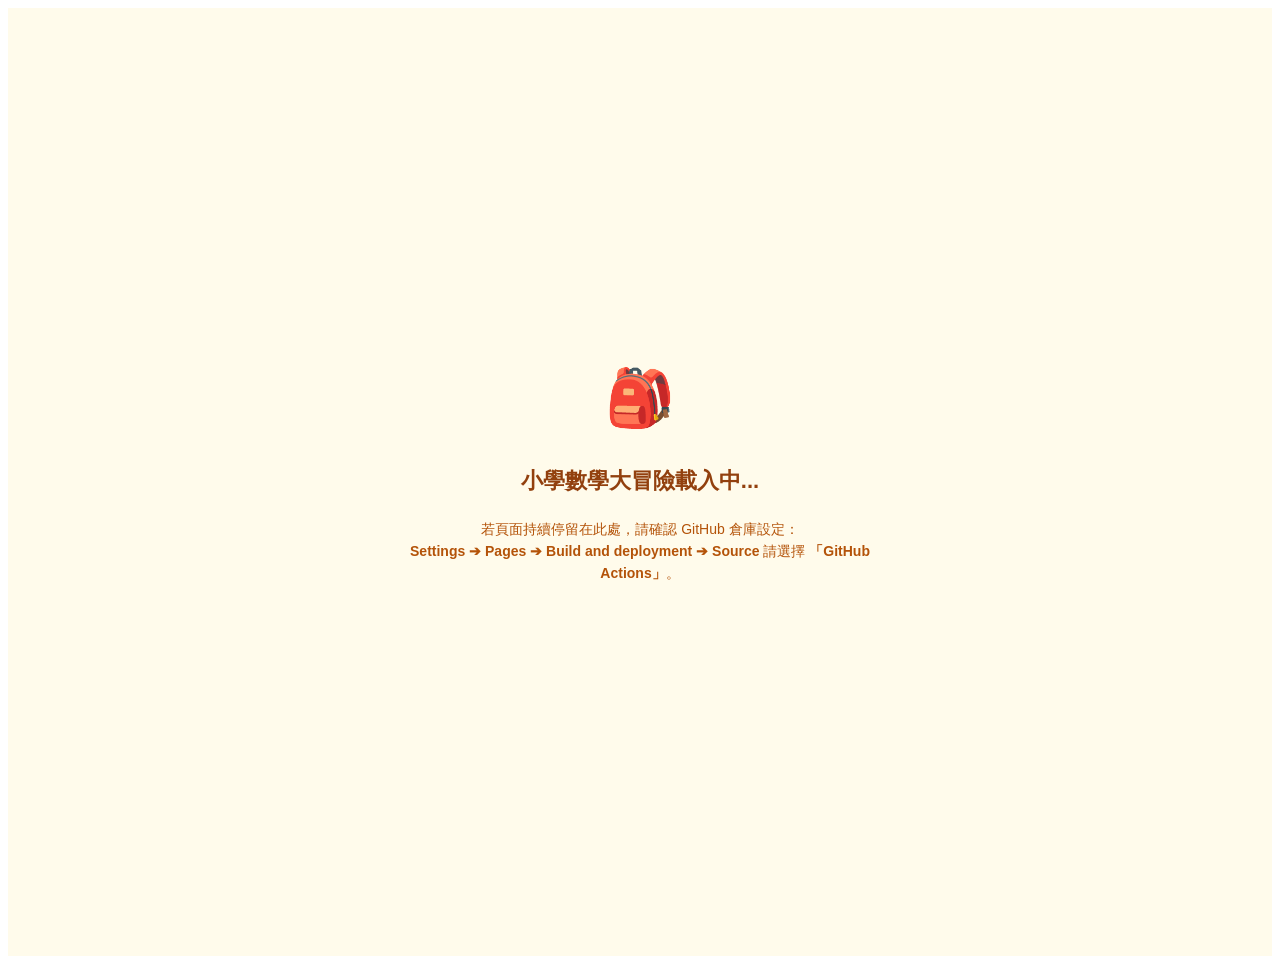
==== index.html @ 1937377c "feat: initialize project structure and setup CI/CD - Set up GitHub Pages deployment via GitHub Actio" ====
<!doctype html>
<html lang="zh-Hant">
  <head>
    <meta charset="UTF-8" />
    <meta name="viewport" content="width=device-width, initial-scale=1.0" />
    <title>小學數學大冒險 - Google Sheet 連動練習軟體</title>
    <meta name="description" content="專為國小學童設計的趣味數學練習軟體，具備自動出題、即時回饋、成績結算與 Google Sheets (GAS) 雲端紀錄自動串接功能。" />
    <meta property="og:title" content="小學數學大冒險 - Google Sheet 連動練習軟體" />
    <meta property="og:description" content="專為國小學童設計的趣味數學練習軟體，具備自動出題、即時回饋、成績結算與 Google Sheets (GAS) 雲端紀錄自動串接功能。" />
    <meta property="og:type" content="website" />
    <meta name="twitter:card" content="summary_large_image" />
    <link rel="preconnect" href="https://fonts.googleapis.com">
    <link rel="preconnect" href="https://fonts.gstatic.com" crossorigin>
    <link href="https://fonts.googleapis.com/css2?family=Plus+Jakarta+Sans:wght@500;600;700;800&family=Zen+Maru+Gothic:wght@500;700;900&display=swap" rel="stylesheet">
  </head>
  <body class="bg-amber-50/40 text-slate-800 antialiased selection:bg-amber-200">
    <div id="root">
      <div style="min-height: 100vh; display: flex; flex-direction: column; align-items: center; justify-content: center; font-family: -apple-system, BlinkMacSystemFont, 'Segoe UI', Roboto, sans-serif; padding: 24px; text-align: center; background-color: #fffbeb; color: #78350f;">
        <div style="font-size: 56px; margin-bottom: 16px;">🎒</div>
        <h2 style="font-size: 22px; font-weight: 800; margin-bottom: 8px; color: #92400e;">小學數學大冒險載入中...</h2>
        <p style="font-size: 14px; color: #b45309; max-width: 460px; line-height: 1.6;">
          若頁面持續停留在此處，請確認 GitHub 倉庫設定：<br />
          <strong>Settings ➔ Pages ➔ Build and deployment ➔ Source</strong> 請選擇 <strong>「GitHub Actions」</strong>。
        </p>
      </div>
    </div>
    <script type="module" src="/src/main.tsx"></script>
  </body>
</html>
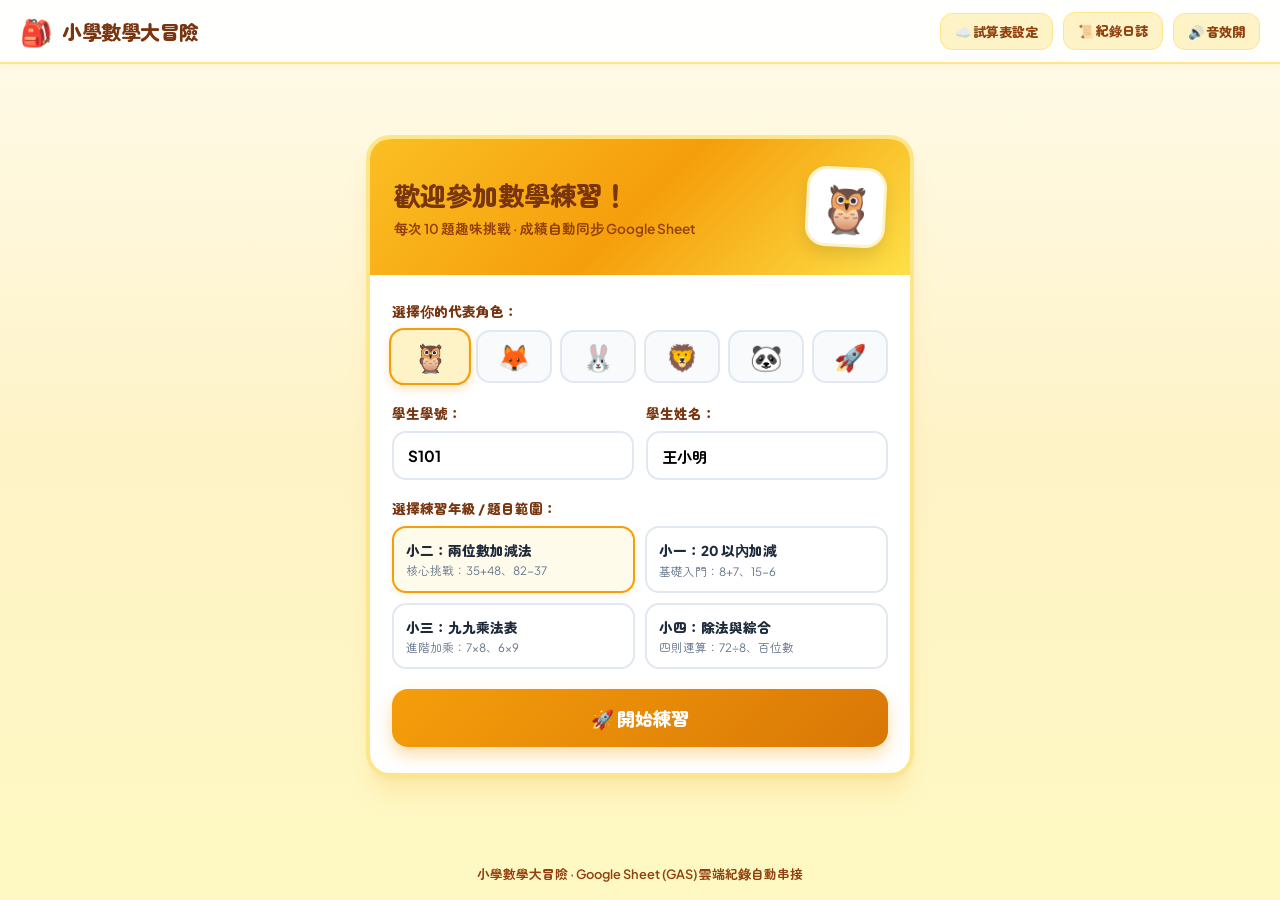
==== commit 77fcc604: "build: clean up project structure and build assets Remove legacy production build assets and reset i" ====
--- a/index.html
+++ b/index.html
@@ -1,30 +1,1430 @@
 <!doctype html>
 <html lang="zh-Hant">
-  <head>
-    <meta charset="UTF-8" />
-    <meta name="viewport" content="width=device-width, initial-scale=1.0" />
-    <title>小學數學大冒險 - Google Sheet 連動練習軟體</title>
-    <meta name="description" content="專為國小學童設計的趣味數學練習軟體，具備自動出題、即時回饋、成績結算與 Google Sheets (GAS) 雲端紀錄自動串接功能。" />
-    <meta property="og:title" content="小學數學大冒險 - Google Sheet 連動練習軟體" />
-    <meta property="og:description" content="專為國小學童設計的趣味數學練習軟體，具備自動出題、即時回饋、成績結算與 Google Sheets (GAS) 雲端紀錄自動串接功能。" />
-    <meta property="og:type" content="website" />
-    <meta name="twitter:card" content="summary_large_image" />
-    <link rel="preconnect" href="https://fonts.googleapis.com">
-    <link rel="preconnect" href="https://fonts.gstatic.com" crossorigin>
-    <link href="https://fonts.googleapis.com/css2?family=Plus+Jakarta+Sans:wght@500;600;700;800&family=Zen+Maru+Gothic:wght@500;700;900&display=swap" rel="stylesheet">
-  </head>
-  <body class="bg-amber-50/40 text-slate-800 antialiased selection:bg-amber-200">
-    <div id="root">
-      <div style="min-height: 100vh; display: flex; flex-direction: column; align-items: center; justify-content: center; font-family: -apple-system, BlinkMacSystemFont, 'Segoe UI', Roboto, sans-serif; padding: 24px; text-align: center; background-color: #fffbeb; color: #78350f;">
-        <div style="font-size: 56px; margin-bottom: 16px;">🎒</div>
-        <h2 style="font-size: 22px; font-weight: 800; margin-bottom: 8px; color: #92400e;">小學數學大冒險載入中...</h2>
-        <p style="font-size: 14px; color: #b45309; max-width: 460px; line-height: 1.6;">
-          若頁面持續停留在此處，請確認 GitHub 倉庫設定：<br />
-          <strong>Settings ➔ Pages ➔ Build and deployment ➔ Source</strong> 請選擇 <strong>「GitHub Actions」</strong>。
+<head>
+  <meta charset="UTF-8" />
+  <meta name="viewport" content="width=device-width, initial-scale=1.0" />
+  <title>小學數學大冒險 - Google Sheet 連動練習軟體</title>
+  <meta name="description" content="專為國小學童設計的趣味數學練習軟體，具備自動出題、即時回饋、成績結算與 Google Sheets (GAS) 雲端紀錄自動串接功能。" />
+  <meta property="og:title" content="小學數學大冒險 - Google Sheet 連動練習軟體" />
+  <meta property="og:description" content="專為國小學童設計的趣味數學練習軟體，具備自動出題、即時回饋、成績結算與 Google Sheets (GAS) 雲端紀錄自動串接功能。" />
+  <link rel="preconnect" href="https://fonts.googleapis.com">
+  <link rel="preconnect" href="https://fonts.gstatic.com" crossorigin>
+  <link href="https://fonts.googleapis.com/css2?family=Plus+Jakarta+Sans:wght@500;600;700;800;900&family=Zen+Maru+Gothic:wght@500;700;900&display=swap" rel="stylesheet">
+  <style>
+    :root {
+      --primary: #f59e0b;
+      --primary-hover: #d97706;
+      --primary-dark: #b45309;
+      --accent: #10b981;
+      --danger: #ef4444;
+      --text: #1e293b;
+      --text-muted: #64748b;
+      --bg-cream: #fffdf5;
+      --card-bg: #ffffff;
+      --border-color: #fde68a;
+      --radius-lg: 24px;
+      --radius-md: 16px;
+    }
+
+    * {
+      box-sizing: border-box;
+      margin: 0;
+      padding: 0;
+      font-family: "Plus Jakarta Sans", "Zen Maru Gothic", -apple-system, BlinkMacSystemFont, "Segoe UI", Roboto, "Helvetica Neue", sans-serif;
+    }
+
+    body {
+      background: linear-gradient(180deg, #fffbeb 0%, #fef3c7 50%, #fef9c3 100%);
+      color: var(--text);
+      min-height: 100vh;
+      display: flex;
+      flex-direction: column;
+      align-items: center;
+      padding: 0;
+      -webkit-font-smoothing: antialiased;
+    }
+
+    /* Top Bar */
+    header {
+      width: 100%;
+      background: rgba(255, 255, 255, 0.95);
+      backdrop-filter: blur(10px);
+      border-bottom: 2px solid #fde68a;
+      padding: 12px 20px;
+      display: flex;
+      align-items: center;
+      justify-content: space-between;
+      position: sticky;
+      top: 0;
+      z-index: 40;
+      box-shadow: 0 2px 8px rgba(245, 158, 11, 0.08);
+    }
+
+    .brand-wrap {
+      display: flex;
+      align-items: center;
+      gap: 10px;
+    }
+
+    .brand-logo {
+      font-size: 26px;
+    }
+
+    .brand-title {
+      font-size: 1.25rem;
+      font-weight: 900;
+      color: #78350f;
+      letter-spacing: -0.5px;
+    }
+
+    .header-actions {
+      display: flex;
+      align-items: center;
+      gap: 10px;
+    }
+
+    .btn-icon {
+      background: #fef3c7;
+      border: 1px solid #fde68a;
+      color: #92400e;
+      padding: 8px 14px;
+      border-radius: 12px;
+      font-size: 0.82rem;
+      font-weight: 800;
+      cursor: pointer;
+      display: flex;
+      align-items: center;
+      gap: 6px;
+      transition: all 0.15s ease;
+    }
+
+    .btn-icon:hover {
+      background: #fde68a;
+      transform: translateY(-1px);
+    }
+
+    /* Main Container */
+    main {
+      flex: 1;
+      width: 100%;
+      max-width: 580px;
+      padding: 24px 16px;
+      display: flex;
+      flex-direction: column;
+      justify-content: center;
+    }
+
+    .card {
+      background: var(--card-bg);
+      border-radius: var(--radius-lg);
+      border: 4px solid var(--border-color);
+      box-shadow: 0 20px 25px -5px rgba(245, 158, 11, 0.15), 0 8px 10px -6px rgba(0, 0, 0, 0.05);
+      overflow: hidden;
+      position: relative;
+    }
+
+    /* Screen visibility */
+    .screen {
+      display: none;
+      animation: fadeIn 0.25s ease-out;
+    }
+
+    .screen.active {
+      display: block;
+    }
+
+    @keyframes fadeIn {
+      from { opacity: 0; transform: translateY(8px); }
+      to { opacity: 1; transform: translateY(0); }
+    }
+
+    /* Hero Banner in Login */
+    .hero-banner {
+      background: linear-gradient(135deg, #fbbf24 0%, #f59e0b 50%, #fde047 100%);
+      padding: 28px 24px;
+      color: #78350f;
+      display: flex;
+      align-items: center;
+      justify-content: space-between;
+      position: relative;
+    }
+
+    .hero-text h1 {
+      font-size: 1.65rem;
+      font-weight: 900;
+      color: #78350f;
+      margin-bottom: 4px;
+    }
+
+    .hero-text p {
+      font-size: 0.85rem;
+      color: #92400e;
+      font-weight: 600;
+    }
+
+    .hero-avatar-box {
+      width: 80px;
+      height: 80px;
+      background: white;
+      border-radius: 20px;
+      display: flex;
+      align-items: center;
+      justify-content: center;
+      font-size: 46px;
+      box-shadow: 0 8px 16px rgba(0, 0, 0, 0.1);
+      border: 3px solid #fef3c7;
+      transform: rotate(3deg);
+    }
+
+    .form-body {
+      padding: 26px 22px;
+    }
+
+    .section-label {
+      font-size: 0.85rem;
+      font-weight: 800;
+      color: #78350f;
+      margin-bottom: 8px;
+      display: block;
+    }
+
+    .avatar-grid {
+      display: grid;
+      grid-template-columns: repeat(6, 1fr);
+      gap: 8px;
+      margin-bottom: 20px;
+    }
+
+    .avatar-opt {
+      background: #f8fafc;
+      border: 2px solid #e2e8f0;
+      border-radius: 14px;
+      font-size: 26px;
+      padding: 8px 0;
+      cursor: pointer;
+      transition: all 0.15s ease;
+      text-align: center;
+    }
+
+    .avatar-opt.selected {
+      background: #fef3c7;
+      border-color: #f59e0b;
+      transform: scale(1.08);
+      box-shadow: 0 4px 8px rgba(245, 158, 11, 0.25);
+    }
+
+    .input-row {
+      display: grid;
+      grid-template-columns: 1fr 1fr;
+      gap: 12px;
+      margin-bottom: 18px;
+    }
+
+    .input-field {
+      width: 100%;
+      padding: 13px 14px;
+      border: 2px solid #e2e8f0;
+      border-radius: 14px;
+      font-size: 0.95rem;
+      font-weight: 700;
+      outline: none;
+      transition: border-color 0.2s;
+    }
+
+    .input-field:focus {
+      border-color: #f59e0b;
+      box-shadow: 0 0 0 3px rgba(245, 158, 11, 0.2);
+    }
+
+    .grade-grid {
+      display: grid;
+      grid-template-columns: 1fr 1fr;
+      gap: 10px;
+      margin-bottom: 20px;
+    }
+
+    .grade-card {
+      border: 2px solid #e2e8f0;
+      border-radius: 14px;
+      padding: 12px;
+      cursor: pointer;
+      background: #ffffff;
+      text-align: left;
+      transition: all 0.15s ease;
+    }
+
+    .grade-card.selected {
+      border-color: #f59e0b;
+      background: #fffbeb;
+      box-shadow: 0 2px 6px rgba(245, 158, 11, 0.15);
+    }
+
+    .grade-title {
+      font-size: 0.85rem;
+      font-weight: 800;
+      color: #1e293b;
+    }
+
+    .grade-desc {
+      font-size: 0.72rem;
+      color: var(--text-muted);
+      margin-top: 2px;
+    }
+
+    /* Buttons */
+    .btn-primary {
+      width: 100%;
+      background: linear-gradient(135deg, #f59e0b 0%, #d97706 100%);
+      color: white;
+      border: none;
+      padding: 16px;
+      border-radius: 16px;
+      font-size: 1.15rem;
+      font-weight: 900;
+      cursor: pointer;
+      box-shadow: 0 8px 16px rgba(245, 158, 11, 0.35);
+      transition: all 0.15s ease;
+      display: flex;
+      align-items: center;
+      justify-content: center;
+      gap: 8px;
+    }
+
+    .btn-primary:hover {
+      transform: translateY(-2px);
+      box-shadow: 0 10px 20px rgba(245, 158, 11, 0.45);
+    }
+
+    .btn-primary:active {
+      transform: translateY(1px);
+    }
+
+    /* Loading Screen */
+    .loading-wrap {
+      padding: 60px 20px;
+      text-align: center;
+    }
+
+    .spinner {
+      width: 54px;
+      height: 54px;
+      border: 6px solid #fde68a;
+      border-top-color: #f59e0b;
+      border-radius: 50%;
+      animation: spin 0.8s linear infinite;
+      margin: 0 auto 20px;
+    }
+
+    @keyframes spin {
+      to { transform: rotate(360deg); }
+    }
+
+    /* Practice Screen */
+    .practice-top {
+      padding: 16px 20px;
+      background: #fefce8;
+      border-bottom: 2px dashed #fde047;
+      display: flex;
+      align-items: center;
+      justify-content: space-between;
+    }
+
+    .student-badge {
+      display: flex;
+      align-items: center;
+      gap: 8px;
+      font-size: 0.95rem;
+      font-weight: 800;
+      color: #92400e;
+    }
+
+    .progress-bar-wrap {
+      width: 100%;
+      height: 8px;
+      background: #f1f5f9;
+      position: relative;
+    }
+
+    .progress-bar-fill {
+      height: 100%;
+      background: #f59e0b;
+      width: 10%;
+      transition: width 0.3s ease;
+    }
+
+    .question-card {
+      padding: 28px 20px;
+      text-align: center;
+    }
+
+    .formula-display {
+      font-size: 3.2rem;
+      font-weight: 900;
+      color: #78350f;
+      font-variant-numeric: tabular-nums;
+      margin-bottom: 12px;
+      letter-spacing: 2px;
+    }
+
+    .hint-btn {
+      background: #fef3c7;
+      border: 1px solid #fde68a;
+      color: #92400e;
+      padding: 6px 14px;
+      border-radius: 20px;
+      font-size: 0.8rem;
+      font-weight: 800;
+      cursor: pointer;
+      display: inline-flex;
+      align-items: center;
+      gap: 5px;
+      margin-bottom: 16px;
+    }
+
+    .hint-box {
+      background: #fffbeb;
+      border: 1.5px dashed #fcd34d;
+      padding: 12px;
+      border-radius: 12px;
+      font-size: 0.85rem;
+      color: #92400e;
+      text-align: left;
+      margin-bottom: 18px;
+      display: none;
+    }
+
+    .answer-input-box {
+      width: 100%;
+      max-width: 240px;
+      margin: 0 auto 16px;
+    }
+
+    .answer-input {
+      width: 100%;
+      padding: 14px;
+      font-size: 2.2rem;
+      font-weight: 900;
+      text-align: center;
+      border: 3px solid #cbd5e1;
+      border-radius: 16px;
+      outline: none;
+      font-variant-numeric: tabular-nums;
+    }
+
+    .answer-input:focus {
+      border-color: #f59e0b;
+    }
+
+    /* Keypad */
+    .keypad {
+      display: grid;
+      grid-template-columns: repeat(3, 1fr);
+      gap: 8px;
+      max-width: 280px;
+      margin: 0 auto 20px;
+    }
+
+    .key-btn {
+      padding: 12px 0;
+      font-size: 1.3rem;
+      font-weight: 800;
+      background: #f1f5f9;
+      border: 2px solid #e2e8f0;
+      border-radius: 12px;
+      cursor: pointer;
+      color: #1e293b;
+      transition: all 0.1s ease;
+    }
+
+    .key-btn:hover {
+      background: #fef3c7;
+      border-color: #fcd34d;
+    }
+
+    .key-btn:active {
+      transform: scale(0.95);
+    }
+
+    /* Feedback message */
+    .feedback-banner {
+      display: none;
+      padding: 14px 18px;
+      border-radius: 14px;
+      font-weight: 800;
+      font-size: 1.05rem;
+      margin-bottom: 18px;
+      text-align: center;
+      animation: popIn 0.2s ease-out;
+    }
+
+    @keyframes popIn {
+      0% { transform: scale(0.92); opacity: 0; }
+      100% { transform: scale(1); opacity: 1; }
+    }
+
+    .feedback-banner.correct {
+      display: block;
+      background: #dcfce7;
+      color: #166534;
+      border: 2px solid #86efac;
+    }
+
+    .feedback-banner.wrong {
+      display: block;
+      background: #fee2e2;
+      color: #991b1b;
+      border: 2px solid #fca5a5;
+    }
+
+    /* Result Screen */
+    .result-body {
+      padding: 36px 24px;
+      text-align: center;
+    }
+
+    .result-badge-icon {
+      font-size: 64px;
+      margin-bottom: 10px;
+    }
+
+    .result-score {
+      font-size: 4.8rem;
+      font-weight: 900;
+      color: #d97706;
+      line-height: 1;
+      margin: 14px 0;
+      font-variant-numeric: tabular-nums;
+    }
+
+    .result-stats-row {
+      display: grid;
+      grid-template-columns: 1fr 1fr;
+      gap: 12px;
+      margin: 20px 0;
+    }
+
+    .stat-pill {
+      background: #f8fafc;
+      border: 1px solid #e2e8f0;
+      padding: 12px;
+      border-radius: 14px;
+      font-size: 0.85rem;
+    }
+
+    .stat-pill-num {
+      font-size: 1.15rem;
+      font-weight: 900;
+      color: #1e293b;
+      margin-top: 4px;
+    }
+
+    .sync-status-box {
+      background: #ecfdf5;
+      border: 1.5px solid #a7f3d0;
+      border-radius: 14px;
+      padding: 12px 16px;
+      font-size: 0.85rem;
+      color: #065f46;
+      font-weight: 700;
+      margin-bottom: 22px;
+      display: flex;
+      align-items: center;
+      justify-content: center;
+      gap: 8px;
+    }
+
+    /* Modal dialogs */
+    .modal-overlay {
+      display: none;
+      position: fixed;
+      inset: 0;
+      background: rgba(15, 23, 42, 0.65);
+      backdrop-filter: blur(4px);
+      z-index: 50;
+      align-items: center;
+      justify-content: center;
+      padding: 16px;
+    }
+
+    .modal-overlay.active {
+      display: flex;
+    }
+
+    .modal-box {
+      background: white;
+      border-radius: 24px;
+      max-width: 600px;
+      width: 100%;
+      max-height: 90vh;
+      overflow-y: auto;
+      border: 4px solid #fde68a;
+      box-shadow: 0 25px 50px -12px rgba(0, 0, 0, 0.25);
+    }
+
+    .modal-header {
+      background: #fbbf24;
+      padding: 16px 20px;
+      display: flex;
+      align-items: center;
+      justify-content: space-between;
+      color: #78350f;
+    }
+
+    .modal-header h3 {
+      font-size: 1.15rem;
+      font-weight: 900;
+    }
+
+    .modal-close {
+      background: none;
+      border: none;
+      font-size: 24px;
+      cursor: pointer;
+      color: #78350f;
+      font-weight: bold;
+    }
+
+    .modal-content {
+      padding: 22px;
+      font-size: 0.88rem;
+      color: #334155;
+      line-height: 1.6;
+    }
+
+    pre {
+      background: #0f172a;
+      color: #f8fafc;
+      padding: 14px;
+      border-radius: 12px;
+      font-size: 0.78rem;
+      overflow-x: auto;
+      margin: 10px 0;
+      font-family: monospace;
+    }
+
+    footer {
+      width: 100%;
+      text-align: center;
+      padding: 16px;
+      font-size: 0.8rem;
+      color: #92400e;
+      font-weight: 600;
+    }
+  </style>
+</head>
+<body>
+
+  <!-- Top Navigation Bar -->
+  <header>
+    <div class="brand-wrap">
+      <span class="brand-logo">🎒</span>
+      <span class="brand-title">小學數學大冒險</span>
+    </div>
+    <div class="header-actions">
+      <button class="btn-icon" onclick="openModal('gasModal')">
+        <span>☁️ 試算表設定</span>
+      </button>
+      <button class="btn-icon" onclick="openModal('historyModal')">
+        <span>📜 紀錄日誌</span>
+      </button>
+      <button class="btn-icon" id="soundToggleBtn" onclick="toggleSound()">
+        <span>🔊 音效開</span>
+      </button>
+    </div>
+  </header>
+
+  <!-- Main View Area -->
+  <main>
+    <div class="card">
+      
+      <!-- SCREEN 1: 登入介面 (Phase 2) -->
+      <div id="screenLogin" class="screen active">
+        <div class="hero-banner">
+          <div class="hero-text">
+            <h1>歡迎參加數學練習！</h1>
+            <p>每次 10 題趣味挑戰 · 成績自動同步 Google Sheet</p>
+          </div>
+          <div class="hero-avatar-box" id="avatarPreview">🦉</div>
+        </div>
+
+        <div class="form-body">
+          <label class="section-label">選擇你的代表角色：</label>
+          <div class="avatar-grid" id="avatarGrid">
+            <button type="button" class="avatar-opt selected" onclick="selectAvatar('🦉')">🦉</button>
+            <button type="button" class="avatar-opt" onclick="selectAvatar('🦊')">🦊</button>
+            <button type="button" class="avatar-opt" onclick="selectAvatar('🐰')">🐰</button>
+            <button type="button" class="avatar-opt" onclick="selectAvatar('🦁')">🦁</button>
+            <button type="button" class="avatar-opt" onclick="selectAvatar('🐼')">🐼</button>
+            <button type="button" class="avatar-opt" onclick="selectAvatar('🚀')">🚀</button>
+          </div>
+
+          <div class="input-row">
+            <div>
+              <label class="section-label" for="studentId">學生學號：</label>
+              <input type="text" id="studentId" class="input-field" placeholder="例如：S101" value="S101" />
+            </div>
+            <div>
+              <label class="section-label" for="studentName">學生姓名：</label>
+              <input type="text" id="studentName" class="input-field" placeholder="例如：王小明" value="王小明" />
+            </div>
+          </div>
+
+          <label class="section-label">選擇練習年級 / 題目範圍：</label>
+          <div class="grade-grid">
+            <div class="grade-card selected" id="gradeCard_2" onclick="selectGrade(2)">
+              <div class="grade-title">小二：兩位數加減法</div>
+              <div class="grade-desc">核心挑戰：35+48、82-37</div>
+            </div>
+            <div class="grade-card" id="gradeCard_1" onclick="selectGrade(1)">
+              <div class="grade-title">小一：20 以內加減</div>
+              <div class="grade-desc">基礎入門：8+7、15-6</div>
+            </div>
+            <div class="grade-card" id="gradeCard_3" onclick="selectGrade(3)">
+              <div class="grade-title">小三：九九乘法表</div>
+              <div class="grade-desc">進階加乘：7×8、6×9</div>
+            </div>
+            <div class="grade-card" id="gradeCard_4" onclick="selectGrade(4)">
+              <div class="grade-title">小四：除法與綜合</div>
+              <div class="grade-desc">四則運算：72÷8、百位數</div>
+            </div>
+          </div>
+
+          <button class="btn-primary" onclick="handleStartPractice()">
+            <span>🚀 開始練習</span>
+          </button>
+        </div>
+      </div>
+
+      <!-- SCREEN 2: 載入過場 (Phase 2 要求：顯示『載入題目中...』) -->
+      <div id="screenLoading" class="screen">
+        <div class="loading-wrap">
+          <div class="spinner"></div>
+          <h2 style="font-size: 1.5rem; color: #78350f; font-weight: 900; margin-bottom: 8px;">載入題目中...</h2>
+          <p style="font-size: 0.9rem; color: #92400e; font-weight: 600;">正在登入學號，並建立 Google Sheet 連線紀錄...</p>
+        </div>
+      </div>
+
+      <!-- SCREEN 3: 數學練習核心區 (Phase 3) -->
+      <div id="screenPractice" class="screen">
+        <div class="practice-top">
+          <div class="student-badge">
+            <span id="dispAvatar">🦉</span>
+            <span id="dispStudentName">王小明 同學</span>
+          </div>
+          <div style="font-size: 0.95rem; font-weight: 900; color: #d97706;" id="dispProgressText">
+            第 1 / 10 題
+          </div>
+        </div>
+
+        <div class="progress-bar-wrap">
+          <div class="progress-bar-fill" id="progressBarFill"></div>
+        </div>
+
+        <div class="question-card">
+          <div class="formula-display" id="dispFormula">36 + 28 = ?</div>
+
+          <button type="button" class="hint-btn" onclick="toggleHint()">
+            <span>💡 看解題提示</span>
+          </button>
+          <div class="hint-box" id="hintBox"></div>
+
+          <div id="feedbackBanner" class="feedback-banner"></div>
+
+          <div class="answer-input-box">
+            <input type="number" id="answerInput" class="answer-input" placeholder="答案" autocomplete="off" />
+          </div>
+
+          <!-- Virtual Keypad -->
+          <div class="keypad" id="virtualKeypad">
+            <button type="button" class="key-btn" onclick="pressKey('1')">1</button>
+            <button type="button" class="key-btn" onclick="pressKey('2')">2</button>
+            <button type="button" class="key-btn" onclick="pressKey('3')">3</button>
+            <button type="button" class="key-btn" onclick="pressKey('4')">4</button>
+            <button type="button" class="key-btn" onclick="pressKey('5')">5</button>
+            <button type="button" class="key-btn" onclick="pressKey('6')">6</button>
+            <button type="button" class="key-btn" onclick="pressKey('7')">7</button>
+            <button type="button" class="key-btn" onclick="pressKey('8')">8</button>
+            <button type="button" class="key-btn" onclick="pressKey('9')">9</button>
+            <button type="button" class="key-btn" onclick="pressKey('C')">清空</button>
+            <button type="button" class="key-btn" onclick="pressKey('0')">0</button>
+            <button type="button" class="key-btn" onclick="pressKey('DEL')">⌫</button>
+          </div>
+
+          <button id="btnSubmitAnswer" class="btn-primary" onclick="submitAnswer()">
+            <span>送出答案</span>
+          </button>
+          <button id="btnNextQuestion" class="btn-primary" style="display: none; background: #059669;" onclick="nextQuestion()">
+            <span>下一題 ➡️</span>
+          </button>
+        </div>
+      </div>
+
+      <!-- SCREEN 4: 成績結算區 (Phase 3) -->
+      <div id="screenResult" class="screen">
+        <div class="result-body">
+          <div class="result-badge-icon" id="resultMedal">🌟</div>
+          <h2 style="font-size: 1.6rem; font-weight: 900; color: #78350f;" id="resultTitle">太棒了，完成練習！</h2>
+          <p style="font-size: 0.9rem; color: #92400e; margin-top: 4px;" id="resultSubtitle">完成 10 題數學測驗</p>
+
+          <div class="result-score">
+            <span id="finalScoreDisplay">100</span>
+            <span style="font-size: 1.8rem; color: #b45309;">分</span>
+          </div>
+
+          <div class="result-stats-row">
+            <div class="stat-pill">
+              <div>答對題數</div>
+              <div class="stat-pill-num" id="statCorrectText">10 / 10 題</div>
+            </div>
+            <div class="stat-pill">
+              <div>總共耗時</div>
+              <div class="stat-pill-num" id="statTimeText">45 秒</div>
+            </div>
+          </div>
+
+          <div class="sync-status-box" id="syncStatusBox">
+            <span>✅ 成績已同步上傳至 Google Sheet 試算表！</span>
+          </div>
+
+          <div style="display: grid; grid-template-columns: 1fr 1fr; gap: 12px;">
+            <button class="btn-primary" onclick="restartSamePractice()">
+              <span>🔄 再練習一次</span>
+            </button>
+            <button class="btn-icon" style="justify-content: center; padding: 14px; font-size: 1rem;" onclick="backToLogin()">
+              <span>👤 更換學生</span>
+            </button>
+          </div>
+        </div>
+      </div>
+
+    </div>
+  </main>
+
+  <footer>
+    小學數學大冒險 · Google Sheet (GAS) 雲端紀錄自動串接
+  </footer>
+
+  <!-- MODAL: Google Apps Script 設定 (Phase 1) -->
+  <div id="gasModal" class="modal-overlay">
+    <div class="modal-box">
+      <div class="modal-header">
+        <h3>☁️ Google Apps Script (GAS) 後端設定</h3>
+        <button class="modal-close" onclick="closeModal('gasModal')">&times;</button>
+      </div>
+      <div class="modal-content">
+        <p style="margin-bottom: 12px; font-weight: 700; color: #92400e;">
+          步驟說明：將您的 Google Sheet 試算表變成免費的學生資料庫！
         </p>
+        <ol style="padding-left: 20px; margin-bottom: 16px; font-size: 0.85rem;">
+          <li>建立新的 Google 試算表，工作表名稱改為「<strong>紀錄</strong>」。</li>
+          <li>點選【擴充功能】➔【Apps Script】，清空後貼上以下程式碼：</li>
+        </ol>
+
+        <button class="btn-icon" style="margin-bottom: 8px;" onclick="copyGasScript()">📋 一鍵複製 GAS 程式碼</button>
+        <pre id="gasCodeBlock">function doPost(e) {
+  var lock = LockService.getScriptLock();
+  lock.tryLock(10000);
+  try {
+    var ss = SpreadsheetApp.getActiveSpreadsheet();
+    var sheet = ss.getSheetByName("紀錄") || ss.insertSheet("紀錄");
+    if (sheet.getLastRow() === 0) {
+      sheet.appendRow(["時間戳記", "學號", "姓名", "動作", "得分", "備註"]);
+    }
+    var data = JSON.parse(e.postData.contents);
+    sheet.appendRow([
+      data.timestamp || new Date().toLocaleString(),
+      data.studentId || "",
+      data.studentName || "",
+      data.action || "",
+      data.score !== undefined ? data.score : "",
+      data.note || ""
+    ]);
+    return ContentService.createTextOutput(JSON.stringify({status:"success"}))
+      .setMimeType(ContentService.MimeType.JSON);
+  } catch(err) {
+    return ContentService.createTextOutput(JSON.stringify({status:"error",message:err.toString()}))
+      .setMimeType(ContentService.MimeType.JSON);
+  } finally {
+    lock.releaseLock();
+  }
+}</pre>
+
+        <ol start="3" style="padding-left: 20px; margin-bottom: 16px; font-size: 0.85rem;">
+          <li>點選【部署】➔【新部署】➔ 選擇「網頁應用程式 (Web app)」。</li>
+          <li><strong>關鍵：</strong>「誰可以存取」選擇「<strong>任何人 (Anyone)</strong>」！</li>
+          <li>將取得的「網頁應用程式網址」貼在下方：</li>
+        </ol>
+
+        <label style="font-weight: 800; font-size: 0.85rem;">貼上您的 Google Apps Script Web App 網址：</label>
+        <input type="url" id="gasApiUrlInput" class="input-field" style="margin-top: 6px; margin-bottom: 12px;" placeholder="https://script.google.com/macros/s/AKfycb.../exec" />
+
+        <div style="display: flex; gap: 10px;">
+          <button class="btn-primary" style="flex: 1;" onclick="saveGasUrl()">💾 儲存網址</button>
+          <button class="btn-icon" onclick="testGasUrl()">🧪 測試連線</button>
+        </div>
       </div>
     </div>
-    <script type="module" src="/src/main.tsx"></script>
-  </body>
+  </div>
+
+  <!-- MODAL: 發送紀錄日誌 -->
+  <div id="historyModal" class="modal-overlay">
+    <div class="modal-box">
+      <div class="modal-header">
+        <h3>📜 學生練習與發送日誌</h3>
+        <button class="modal-close" onclick="closeModal('historyModal')">&times;</button>
+      </div>
+      <div class="modal-content">
+        <div id="historyList" style="max-height: 350px; overflow-y: auto; margin-bottom: 16px;">
+          <p style="color: #64748b; text-align: center;">尚無練習紀錄</p>
+        </div>
+        <button class="btn-icon" style="color: #ef4444;" onclick="clearHistoryLogs()">🗑️ 清空歷史紀錄</button>
+      </div>
+    </div>
+  </div>
+
+  <!-- Vanilla JavaScript Logic (All Phases Self-Contained) -->
+  <script>
+    // ==========================================
+    // 1. Web Audio API 音效生成器 (無須外部音效檔案)
+    // ==========================================
+    var audioCtx = null;
+    var soundEnabled = true;
+
+    function getAudioContext() {
+      if (!audioCtx && (window.AudioContext || window.webkitAudioContext)) {
+        var AudioClass = window.AudioContext || window.webkitAudioContext;
+        audioCtx = new AudioClass();
+      }
+      if (audioCtx && audioCtx.state === 'suspended') {
+        audioCtx.resume();
+      }
+      return audioCtx;
+    }
+
+    function playSound(type) {
+      if (!soundEnabled) return;
+      try {
+        var ctx = getAudioContext();
+        if (!ctx) return;
+        var now = ctx.currentTime;
+
+        if (type === 'click') {
+          var osc = ctx.createOscillator();
+          var gain = ctx.createGain();
+          osc.type = 'sine';
+          osc.frequency.setValueAtTime(440, now);
+          osc.frequency.exponentialRampToValueAtTime(880, now + 0.04);
+          gain.gain.setValueAtTime(0.1, now);
+          gain.gain.exponentialRampToValueAtTime(0.001, now + 0.04);
+          osc.connect(gain);
+          gain.connect(ctx.destination);
+          osc.start(now);
+          osc.stop(now + 0.04);
+        } else if (type === 'correct') {
+          // Cheerful chime: C5 -> E5 -> G5 -> C6
+          [523.25, 659.25, 783.99, 1046.5].forEach(function(freq, idx) {
+            var osc = ctx.createOscillator();
+            var gain = ctx.createGain();
+            osc.type = 'triangle';
+            osc.frequency.setValueAtTime(freq, now + idx * 0.07);
+            gain.gain.setValueAtTime(0.18, now + idx * 0.07);
+            gain.gain.exponentialRampToValueAtTime(0.001, now + idx * 0.07 + 0.2);
+            osc.connect(gain);
+            gain.connect(ctx.destination);
+            osc.start(now + idx * 0.07);
+            osc.stop(now + idx * 0.07 + 0.2);
+          });
+        } else if (type === 'wrong') {
+          var osc = ctx.createOscillator();
+          var gain = ctx.createGain();
+          osc.type = 'sawtooth';
+          osc.frequency.setValueAtTime(240, now);
+          osc.frequency.linearRampToValueAtTime(160, now + 0.22);
+          gain.gain.setValueAtTime(0.15, now);
+          gain.gain.exponentialRampToValueAtTime(0.001, now + 0.22);
+          osc.connect(gain);
+          gain.connect(ctx.destination);
+          osc.start(now);
+          osc.stop(now + 0.22);
+        } else if (type === 'fanfare') {
+          [523, 659, 783, 1046, 880, 1046].forEach(function(freq, idx) {
+            var osc = ctx.createOscillator();
+            var gain = ctx.createGain();
+            osc.type = 'sine';
+            osc.frequency.setValueAtTime(freq, now + idx * 0.1);
+            gain.gain.setValueAtTime(0.2, now + idx * 0.1);
+            gain.gain.exponentialRampToValueAtTime(0.001, now + idx * 0.1 + 0.25);
+            osc.connect(gain);
+            gain.connect(ctx.destination);
+            osc.start(now + idx * 0.1);
+            osc.stop(now + idx * 0.1 + 0.25);
+          });
+        }
+      } catch(e) {}
+    }
+
+    function toggleSound() {
+      soundEnabled = !soundEnabled;
+      document.getElementById('soundToggleBtn').innerText = soundEnabled ? '🔊 音效開' : '🔇 音效關';
+    }
+
+    // ==========================================
+    // 2. Google Apps Script 傳送服務 (Phase 1 & 2 & 3)
+    // ==========================================
+    var GAS_STORAGE_KEY = 'elementary_math_gas_url';
+    var HISTORY_STORAGE_KEY = 'elementary_math_history_logs';
+
+    function getGasUrl() {
+      return localStorage.getItem(GAS_STORAGE_KEY) || '';
+    }
+
+    function setGasUrl(url) {
+      localStorage.setItem(GAS_STORAGE_KEY, url.trim());
+    }
+
+    function addHistory(studentId, studentName, action, score, statusText) {
+      var logs = [];
+      try {
+        logs = JSON.parse(localStorage.getItem(HISTORY_STORAGE_KEY) || '[]');
+      } catch(e) {}
+      logs.unshift({
+        time: new Date().toLocaleString('zh-TW'),
+        studentId: studentId,
+        studentName: studentName,
+        action: action,
+        score: score,
+        status: statusText
+      });
+      localStorage.setItem(HISTORY_STORAGE_KEY, JSON.stringify(logs.slice(0, 30)));
+      renderHistoryList();
+    }
+
+    function renderHistoryList() {
+      var listEl = document.getElementById('historyList');
+      var logs = [];
+      try {
+        logs = JSON.parse(localStorage.getItem(HISTORY_STORAGE_KEY) || '[]');
+      } catch(e) {}
+      if (!logs.length) {
+        listEl.innerHTML = '<p style="color: #64748b; text-align: center; padding: 20px;">尚無練習紀錄</p>';
+        return;
+      }
+      var html = '';
+      logs.forEach(function(item) {
+        html += '<div style="background:#f8fafc; border:1px solid #e2e8f0; border-radius:12px; padding:10px 14px; margin-bottom:8px; display:flex; justify-content:space-between; align-items:center;">';
+        html += '<div><strong>' + item.studentName + '</strong> (' + item.studentId + ') · <span style="color:#d97706; font-weight:bold;">' + item.action + '</span>';
+        if (item.score !== '' && item.score !== undefined) {
+          html += ' · ' + item.score + '分';
+        }
+        html += '<div style="font-size:0.75rem; color:#94a3b8;">' + item.time + '</div></div>';
+        html += '<span style="font-size:0.8rem; font-weight:bold; color:#059669;">' + item.status + '</span>';
+        html += '</div>';
+      });
+      listEl.innerHTML = html;
+    }
+
+    function postToGas(payload) {
+      var url = getGasUrl();
+      if (!url || !url.startsWith('https://script.google.com/macros/s/')) {
+        addHistory(payload.studentId, payload.studentName, payload.action, payload.score, '已本機儲存 (待填網址)');
+        return Promise.resolve({ simulated: true });
+      }
+
+      // 使用 text/plain 避免跨域預檢被封鎖
+      return fetch(url, {
+        method: 'POST',
+        mode: 'no-cors',
+        headers: { 'Content-Type': 'text/plain;charset=utf-8' },
+        body: JSON.stringify(payload)
+      }).then(function() {
+        addHistory(payload.studentId, payload.studentName, payload.action, payload.score, '已送達 Google Sheet');
+        return { success: true };
+      }).catch(function(err) {
+        addHistory(payload.studentId, payload.studentName, payload.action, payload.score, '傳送異常: ' + err.toString());
+        return { error: err };
+      });
+    }
+
+    // ==========================================
+    // 3. 畫面與狀態管理
+    // ==========================================
+    var currentAvatar = '🦉';
+    var currentGrade = 2;
+    var currentStudent = { id: '', name: '' };
+    var currentQuestions = [];
+    var currentQIndex = 0;
+    var correctCount = 0;
+    var startTime = 0;
+    var isSubmitted = false;
+
+    function showScreen(screenId) {
+      document.querySelectorAll('.screen').forEach(function(el) {
+        el.classList.remove('active');
+      });
+      var target = document.getElementById(screenId);
+      if (target) target.classList.add('active');
+    }
+
+    function selectAvatar(emoji) {
+      playSound('click');
+      currentAvatar = emoji;
+      document.getElementById('avatarPreview').innerText = emoji;
+      document.querySelectorAll('.avatar-opt').forEach(function(btn) {
+        btn.classList.toggle('selected', btn.innerText === emoji);
+      });
+    }
+
+    function selectGrade(gradeNum) {
+      playSound('click');
+      currentGrade = gradeNum;
+      [1, 2, 3, 4].forEach(function(g) {
+        var el = document.getElementById('gradeCard_' + g);
+        if (el) el.classList.toggle('selected', g === gradeNum);
+      });
+    }
+
+    // ==========================================
+    // 4. 第二階段：學生登入
+    // ==========================================
+    function handleStartPractice() {
+      var sId = document.getElementById('studentId').value.trim();
+      var sName = document.getElementById('studentName').value.trim();
+
+      if (!sId || !sName) {
+        alert('請填寫學生學號與姓名喔！');
+        playSound('wrong');
+        return;
+      }
+
+      playSound('click');
+      currentStudent.id = sId;
+      currentStudent.name = sName;
+
+      // 顯示「載入題目中...」過場畫面
+      showScreen('screenLoading');
+
+      // 呼叫 Google Apps Script API 發送登入紀錄
+      postToGas({
+        studentId: sId,
+        studentName: sName,
+        action: '登入',
+        timestamp: new Date().toLocaleString('zh-TW'),
+        score: '',
+        note: '選擇年級：' + currentGrade
+      });
+
+      // 生成題目並於 1 秒後進入練習
+      currentQuestions = generateMathQuestions(currentGrade, 10);
+      currentQIndex = 0;
+      correctCount = 0;
+      startTime = Date.now();
+
+      setTimeout(function() {
+        startQuizUI();
+      }, 1000);
+    }
+
+    // ==========================================
+    // 5. 第三階段：題目生成邏輯
+    // ==========================================
+    function rand(min, max) {
+      return Math.floor(Math.random() * (max - min + 1)) + min;
+    }
+
+    function generateMathQuestions(grade, count) {
+      var list = [];
+      for (var i = 1; i <= count; i++) {
+        var n1 = 0, n2 = 0, op = '+', ans = 0, hint = '';
+        if (grade === 1) {
+          // 小一：20 以內加減
+          if (Math.random() > 0.5) {
+            n1 = rand(3, 11);
+            n2 = rand(2, 20 - n1);
+            op = '+';
+            ans = n1 + n2;
+            hint = '可以從 ' + n1 + ' 開始往上數 ' + n2 + ' 個數喔！';
+          } else {
+            n1 = rand(6, 18);
+            n2 = rand(2, n1 - 1);
+            op = '-';
+            ans = n1 - n2;
+            hint = '從 ' + n1 + ' 往下倒數 ' + n2 + ' 個數！';
+          }
+        } else if (grade === 2) {
+          // 小二：兩位數加減法（如 Prompt 要求）
+          if (Math.random() > 0.45) {
+            n1 = rand(15, 65);
+            n2 = rand(12, 99 - n1);
+            op = '+';
+            ans = n1 + n2;
+            var carry = ((n1 % 10) + (n2 % 10)) >= 10;
+            hint = carry ? '個位數相加滿 10，記得進位 1 到十位數喔！' : '先算個位加個位，再算十位加十位。';
+          } else {
+            n1 = rand(30, 95);
+            n2 = rand(12, n1 - 10);
+            op = '-';
+            ans = n1 - n2;
+            var borrow = (n1 % 10) < (n2 % 10);
+            hint = borrow ? '個位數不夠減，向十位數借 1 當 10 喔！' : '先算個位相減，再算十位相減。';
+          }
+        } else if (grade === 3) {
+          // 小三：九九乘法表
+          op = '×';
+          n1 = rand(2, 9);
+          n2 = rand(2, 9);
+          ans = n1 * n2;
+          hint = '背誦九九乘法表：' + n1 + ' × ' + n2 + ' 是多少呢？';
+        } else {
+          // 小四：除法與綜合
+          op = '÷';
+          n2 = rand(2, 9);
+          ans = rand(2, 12);
+          n1 = n2 * ans;
+          hint = '想一想：' + n2 + ' 乘上多少會是 ' + n1 + ' 呢？';
+        }
+
+        list.push({
+          id: i,
+          n1: n1,
+          n2: n2,
+          op: op,
+          ans: ans,
+          hint: hint,
+          formula: n1 + ' ' + op + ' ' + n2 + ' = ?'
+        });
+      }
+      return list;
+    }
+
+    // ==========================================
+    // 6. 練習區流程控制
+    // ==========================================
+    function startQuizUI() {
+      document.getElementById('dispAvatar').innerText = currentAvatar;
+      document.getElementById('dispStudentName').innerText = currentStudent.name + ' 同學';
+      renderQuestion();
+      showScreen('screenPractice');
+    }
+
+    function renderQuestion() {
+      isSubmitted = false;
+      var q = currentQuestions[currentQIndex];
+
+      document.getElementById('dispProgressText').innerText = '第 ' + (currentQIndex + 1) + ' / ' + currentQuestions.length + ' 題';
+      document.getElementById('progressBarFill').style.width = (((currentQIndex + 1) / currentQuestions.length) * 100) + '%';
+      document.getElementById('dispFormula').innerText = q.formula;
+      document.getElementById('hintBox').innerText = '💡 提示：' + q.hint;
+      document.getElementById('hintBox').style.display = 'none';
+
+      var input = document.getElementById('answerInput');
+      input.value = '';
+      input.disabled = false;
+      input.focus();
+
+      var fb = document.getElementById('feedbackBanner');
+      fb.className = 'feedback-banner';
+      fb.style.display = 'none';
+
+      document.getElementById('btnSubmitAnswer').style.display = 'flex';
+      document.getElementById('btnNextQuestion').style.display = 'none';
+      document.getElementById('virtualKeypad').style.pointerEvents = 'auto';
+    }
+
+    function toggleHint() {
+      playSound('click');
+      var hb = document.getElementById('hintBox');
+      hb.style.display = (hb.style.display === 'block') ? 'none' : 'block';
+    }
+
+    function pressKey(k) {
+      if (isSubmitted) return;
+      playSound('click');
+      var input = document.getElementById('answerInput');
+      if (k === 'C') {
+        input.value = '';
+      } else if (k === 'DEL') {
+        input.value = input.value.slice(0, -1);
+      } else {
+        if (input.value.length < 5) input.value += k;
+      }
+    }
+
+    function submitAnswer() {
+      if (isSubmitted) return;
+      var input = document.getElementById('answerInput');
+      var val = input.value.trim();
+      if (val === '') {
+        alert('請先輸入答案再送出喔！');
+        playSound('wrong');
+        return;
+      }
+
+      isSubmitted = true;
+      var userAns = parseInt(val, 10);
+      var q = currentQuestions[currentQIndex];
+      var isCorrect = (userAns === q.ans);
+
+      input.disabled = true;
+      document.getElementById('virtualKeypad').style.pointerEvents = 'none';
+
+      var fb = document.getElementById('feedbackBanner');
+      fb.style.display = 'block';
+
+      if (isCorrect) {
+        correctCount++;
+        playSound('correct');
+        fb.className = 'feedback-banner correct';
+        fb.innerText = '🎉 答對了！太厲害了！';
+      } else {
+        playSound('wrong');
+        fb.className = 'feedback-banner wrong';
+        fb.innerText = '💡 再加把勁！正確答案是 ' + q.ans;
+      }
+
+      document.getElementById('btnSubmitAnswer').style.display = 'none';
+      var nextBtn = document.getElementById('btnNextQuestion');
+      nextBtn.style.display = 'flex';
+      if (currentQIndex + 1 === currentQuestions.length) {
+        nextBtn.innerHTML = '<span>結算成績 🏆</span>';
+      } else {
+        nextBtn.innerHTML = '<span>下一題 ➡️</span>';
+      }
+    }
+
+    function nextQuestion() {
+      playSound('click');
+      currentQIndex++;
+      if (currentQIndex < currentQuestions.length) {
+        renderQuestion();
+      } else {
+        finishQuiz();
+      }
+    }
+
+    // 支援實體鍵盤 Enter
+    document.getElementById('answerInput').addEventListener('keydown', function(e) {
+      if (e.key === 'Enter') {
+        if (!isSubmitted) submitAnswer();
+        else nextQuestion();
+      }
+    });
+
+    // ==========================================
+    // 7. 成績結算與回傳 Google Sheet
+    // ==========================================
+    function finishQuiz() {
+      playSound('fanfare');
+      var finalScore = Math.round((correctCount / currentQuestions.length) * 100);
+      var spentSeconds = Math.round((Date.now() - startTime) / 1000);
+
+      document.getElementById('finalScoreDisplay').innerText = finalScore;
+      document.getElementById('statCorrectText').innerText = correctCount + ' / ' + currentQuestions.length + ' 題';
+      document.getElementById('statTimeText').innerText = spentSeconds + ' 秒';
+
+      var medal = '🌟', title = '算術金牌大師！', subtitle = '太厲害了，滿分過關！';
+      if (finalScore < 60) {
+        medal = '🎈'; title = '潛力加油勇士！'; subtitle = '多練習幾次，一定會更加熟練！';
+      } else if (finalScore < 80) {
+        medal = '🥉'; title = '算術銅牌小將！'; subtitle = '表現良好，繼續衝刺高分！';
+      } else if (finalScore < 100) {
+        medal = '🥈'; title = '算術銀牌好手！'; subtitle = '只差一點點就滿分囉！';
+      }
+      document.getElementById('resultMedal').innerText = medal;
+      document.getElementById('resultTitle').innerText = title;
+      document.getElementById('resultSubtitle').innerText = subtitle;
+
+      showScreen('screenResult');
+
+      // 第三階段核心需求：再次呼叫 Google Apps Script API 紀錄學號、姓名、完成練習與分數
+      document.getElementById('syncStatusBox').innerHTML = '<span>⏳ 正在上傳成績至 Google Sheet...</span>';
+      postToGas({
+        studentId: currentStudent.id,
+        studentName: currentStudent.name,
+        action: '完成練習',
+        timestamp: new Date().toLocaleString('zh-TW'),
+        score: finalScore,
+        note: '耗時 ' + spentSeconds + ' 秒，答對 ' + correctCount + ' 題'
+      }).then(function(res) {
+        if (res && res.simulated) {
+          document.getElementById('syncStatusBox').innerHTML = '<span>☁️ 已暫存於本地紀錄（尚未設定 Google 網址）</span>';
+        } else {
+          document.getElementById('syncStatusBox').innerHTML = '<span>✅ 成績已同步上傳至 Google Sheet 試算表！</span>';
+        }
+      });
+    }
+
+    function restartSamePractice() {
+      playSound('click');
+      currentQuestions = generateMathQuestions(currentGrade, 10);
+      currentQIndex = 0;
+      correctCount = 0;
+      startTime = Date.now();
+      startQuizUI();
+    }
+
+    function backToLogin() {
+      playSound('click');
+      showScreen('screenLogin');
+    }
+
+    // ==========================================
+    // 8. 彈窗 Modal 互動
+    // ==========================================
+    function openModal(id) {
+      playSound('click');
+      if (id === 'gasModal') {
+        document.getElementById('gasApiUrlInput').value = getGasUrl();
+      } else if (id === 'historyModal') {
+        renderHistoryList();
+      }
+      var el = document.getElementById(id);
+      if (el) el.classList.add('active');
+    }
+
+    function closeModal(id) {
+      playSound('click');
+      var el = document.getElementById(id);
+      if (el) el.classList.remove('active');
+    }
+
+    function saveGasUrl() {
+      var url = document.getElementById('gasApiUrlInput').value.trim();
+      setGasUrl(url);
+      alert('Google Apps Script 網址已儲存！');
+      closeModal('gasModal');
+    }
+
+    function testGasUrl() {
+      var url = document.getElementById('gasApiUrlInput').value.trim();
+      if (!url) {
+        alert('請先貼上網址！');
+        return;
+      }
+      setGasUrl(url);
+      postToGas({
+        studentId: 'TEST_001',
+        studentName: '連線測試員',
+        action: '測試連線',
+        timestamp: new Date().toLocaleString('zh-TW'),
+        score: 100
+      }).then(function() {
+        alert('測試請求已送出！請至 Google Sheet「紀錄」工作表確認是否有新增一筆測試資料。');
+      });
+    }
+
+    function copyGasScript() {
+      var code = document.getElementById('gasCodeBlock').innerText;
+      navigator.clipboard.writeText(code).then(function() {
+        alert('Google Apps Script 程式碼已複製到剪貼簿！');
+      });
+    }
+
+    function clearHistoryLogs() {
+      if (confirm('確定要清空本地歷史發送紀錄嗎？')) {
+        localStorage.removeItem(HISTORY_STORAGE_KEY);
+        renderHistoryList();
+      }
+    }
+  </script>
+</body>
 </html>
-
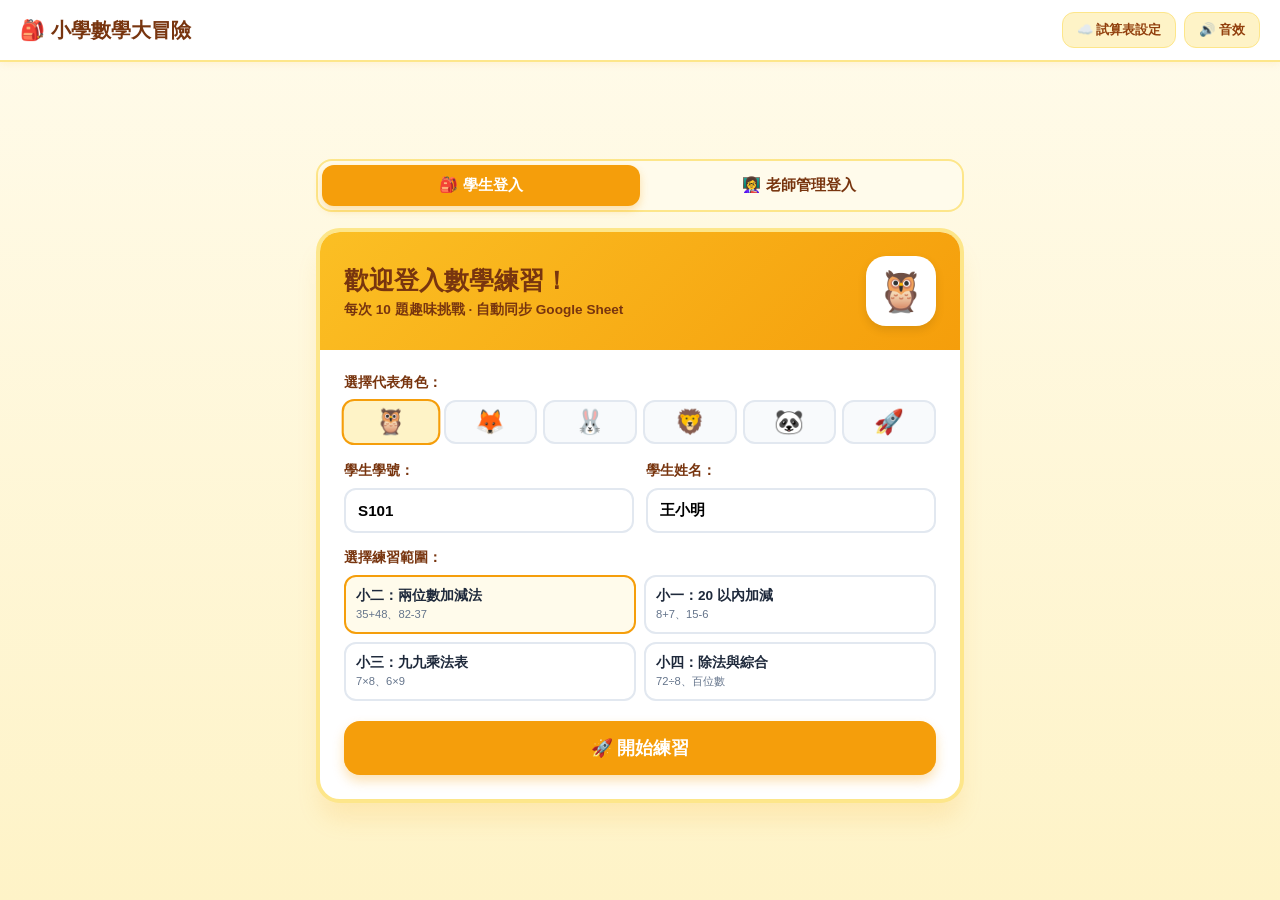
==== commit 376c0994: "feat: add teacher login and dashboard functionality Introduce a teacher authentication flow and dash" ====
--- a/index.html
+++ b/index.html
@@ -3,653 +3,123 @@
 <head>
   <meta charset="UTF-8" />
   <meta name="viewport" content="width=device-width, initial-scale=1.0" />
-  <title>小學數學大冒險 - Google Sheet 連動練習軟體</title>
-  <meta name="description" content="專為國小學童設計的趣味數學練習軟體，具備自動出題、即時回饋、成績結算與 Google Sheets (GAS) 雲端紀錄自動串接功能。" />
-  <meta property="og:title" content="小學數學大冒險 - Google Sheet 連動練習軟體" />
-  <meta property="og:description" content="專為國小學童設計的趣味數學練習軟體，具備自動出題、即時回饋、成績結算與 Google Sheets (GAS) 雲端紀錄自動串接功能。" />
-  <link rel="preconnect" href="https://fonts.googleapis.com">
-  <link rel="preconnect" href="https://fonts.gstatic.com" crossorigin>
-  <link href="https://fonts.googleapis.com/css2?family=Plus+Jakarta+Sans:wght@500;600;700;800;900&family=Zen+Maru+Gothic:wght@500;700;900&display=swap" rel="stylesheet">
+  <title>小學數學大冒險 - Google Sheet 連動練習軟體 (學生與教師版)</title>
   <style>
     :root {
       --primary: #f59e0b;
       --primary-hover: #d97706;
-      --primary-dark: #b45309;
-      --accent: #10b981;
-      --danger: #ef4444;
       --text: #1e293b;
-      --text-muted: #64748b;
-      --bg-cream: #fffdf5;
-      --card-bg: #ffffff;
       --border-color: #fde68a;
       --radius-lg: 24px;
-      --radius-md: 16px;
-    }
-
-    * {
-      box-sizing: border-box;
-      margin: 0;
-      padding: 0;
-      font-family: "Plus Jakarta Sans", "Zen Maru Gothic", -apple-system, BlinkMacSystemFont, "Segoe UI", Roboto, "Helvetica Neue", sans-serif;
-    }
-
-    body {
-      background: linear-gradient(180deg, #fffbeb 0%, #fef3c7 50%, #fef9c3 100%);
-      color: var(--text);
-      min-height: 100vh;
-      display: flex;
-      flex-direction: column;
-      align-items: center;
-      padding: 0;
-      -webkit-font-smoothing: antialiased;
-    }
-
-    /* Top Bar */
-    header {
-      width: 100%;
-      background: rgba(255, 255, 255, 0.95);
-      backdrop-filter: blur(10px);
-      border-bottom: 2px solid #fde68a;
-      padding: 12px 20px;
-      display: flex;
-      align-items: center;
-      justify-content: space-between;
-      position: sticky;
-      top: 0;
-      z-index: 40;
-      box-shadow: 0 2px 8px rgba(245, 158, 11, 0.08);
-    }
-
-    .brand-wrap {
-      display: flex;
-      align-items: center;
-      gap: 10px;
-    }
-
-    .brand-logo {
-      font-size: 26px;
-    }
-
-    .brand-title {
-      font-size: 1.25rem;
-      font-weight: 900;
-      color: #78350f;
-      letter-spacing: -0.5px;
-    }
-
-    .header-actions {
-      display: flex;
-      align-items: center;
-      gap: 10px;
-    }
-
-    .btn-icon {
-      background: #fef3c7;
-      border: 1px solid #fde68a;
-      color: #92400e;
-      padding: 8px 14px;
-      border-radius: 12px;
-      font-size: 0.82rem;
-      font-weight: 800;
-      cursor: pointer;
-      display: flex;
-      align-items: center;
-      gap: 6px;
-      transition: all 0.15s ease;
-    }
-
-    .btn-icon:hover {
-      background: #fde68a;
-      transform: translateY(-1px);
-    }
-
-    /* Main Container */
-    main {
-      flex: 1;
-      width: 100%;
-      max-width: 580px;
-      padding: 24px 16px;
-      display: flex;
-      flex-direction: column;
-      justify-content: center;
-    }
-
-    .card {
-      background: var(--card-bg);
-      border-radius: var(--radius-lg);
-      border: 4px solid var(--border-color);
-      box-shadow: 0 20px 25px -5px rgba(245, 158, 11, 0.15), 0 8px 10px -6px rgba(0, 0, 0, 0.05);
-      overflow: hidden;
-      position: relative;
-    }
-
-    /* Screen visibility */
-    .screen {
-      display: none;
-      animation: fadeIn 0.25s ease-out;
-    }
-
-    .screen.active {
-      display: block;
-    }
-
-    @keyframes fadeIn {
-      from { opacity: 0; transform: translateY(8px); }
-      to { opacity: 1; transform: translateY(0); }
-    }
-
-    /* Hero Banner in Login */
-    .hero-banner {
-      background: linear-gradient(135deg, #fbbf24 0%, #f59e0b 50%, #fde047 100%);
-      padding: 28px 24px;
-      color: #78350f;
-      display: flex;
-      align-items: center;
-      justify-content: space-between;
-      position: relative;
-    }
-
-    .hero-text h1 {
-      font-size: 1.65rem;
-      font-weight: 900;
-      color: #78350f;
-      margin-bottom: 4px;
-    }
-
-    .hero-text p {
-      font-size: 0.85rem;
-      color: #92400e;
-      font-weight: 600;
-    }
-
-    .hero-avatar-box {
-      width: 80px;
-      height: 80px;
-      background: white;
-      border-radius: 20px;
-      display: flex;
-      align-items: center;
-      justify-content: center;
-      font-size: 46px;
-      box-shadow: 0 8px 16px rgba(0, 0, 0, 0.1);
-      border: 3px solid #fef3c7;
-      transform: rotate(3deg);
-    }
-
-    .form-body {
-      padding: 26px 22px;
-    }
-
-    .section-label {
-      font-size: 0.85rem;
-      font-weight: 800;
-      color: #78350f;
-      margin-bottom: 8px;
-      display: block;
-    }
-
-    .avatar-grid {
-      display: grid;
-      grid-template-columns: repeat(6, 1fr);
-      gap: 8px;
-      margin-bottom: 20px;
-    }
-
-    .avatar-opt {
-      background: #f8fafc;
-      border: 2px solid #e2e8f0;
-      border-radius: 14px;
-      font-size: 26px;
-      padding: 8px 0;
-      cursor: pointer;
-      transition: all 0.15s ease;
-      text-align: center;
-    }
-
-    .avatar-opt.selected {
-      background: #fef3c7;
-      border-color: #f59e0b;
-      transform: scale(1.08);
-      box-shadow: 0 4px 8px rgba(245, 158, 11, 0.25);
-    }
-
-    .input-row {
-      display: grid;
-      grid-template-columns: 1fr 1fr;
-      gap: 12px;
-      margin-bottom: 18px;
-    }
-
-    .input-field {
-      width: 100%;
-      padding: 13px 14px;
-      border: 2px solid #e2e8f0;
-      border-radius: 14px;
-      font-size: 0.95rem;
-      font-weight: 700;
-      outline: none;
-      transition: border-color 0.2s;
-    }
-
-    .input-field:focus {
-      border-color: #f59e0b;
-      box-shadow: 0 0 0 3px rgba(245, 158, 11, 0.2);
-    }
-
-    .grade-grid {
-      display: grid;
-      grid-template-columns: 1fr 1fr;
-      gap: 10px;
-      margin-bottom: 20px;
-    }
-
-    .grade-card {
-      border: 2px solid #e2e8f0;
-      border-radius: 14px;
-      padding: 12px;
-      cursor: pointer;
-      background: #ffffff;
-      text-align: left;
-      transition: all 0.15s ease;
-    }
-
-    .grade-card.selected {
-      border-color: #f59e0b;
-      background: #fffbeb;
-      box-shadow: 0 2px 6px rgba(245, 158, 11, 0.15);
-    }
-
-    .grade-title {
-      font-size: 0.85rem;
-      font-weight: 800;
-      color: #1e293b;
-    }
-
-    .grade-desc {
-      font-size: 0.72rem;
-      color: var(--text-muted);
-      margin-top: 2px;
-    }
-
-    /* Buttons */
-    .btn-primary {
-      width: 100%;
-      background: linear-gradient(135deg, #f59e0b 0%, #d97706 100%);
-      color: white;
-      border: none;
-      padding: 16px;
-      border-radius: 16px;
-      font-size: 1.15rem;
-      font-weight: 900;
-      cursor: pointer;
-      box-shadow: 0 8px 16px rgba(245, 158, 11, 0.35);
-      transition: all 0.15s ease;
-      display: flex;
-      align-items: center;
-      justify-content: center;
-      gap: 8px;
-    }
-
-    .btn-primary:hover {
-      transform: translateY(-2px);
-      box-shadow: 0 10px 20px rgba(245, 158, 11, 0.45);
-    }
-
-    .btn-primary:active {
-      transform: translateY(1px);
-    }
-
-    /* Loading Screen */
-    .loading-wrap {
-      padding: 60px 20px;
-      text-align: center;
-    }
-
-    .spinner {
-      width: 54px;
-      height: 54px;
-      border: 6px solid #fde68a;
-      border-top-color: #f59e0b;
-      border-radius: 50%;
-      animation: spin 0.8s linear infinite;
-      margin: 0 auto 20px;
-    }
-
-    @keyframes spin {
-      to { transform: rotate(360deg); }
-    }
-
-    /* Practice Screen */
-    .practice-top {
-      padding: 16px 20px;
-      background: #fefce8;
-      border-bottom: 2px dashed #fde047;
-      display: flex;
-      align-items: center;
-      justify-content: space-between;
-    }
-
-    .student-badge {
-      display: flex;
-      align-items: center;
-      gap: 8px;
-      font-size: 0.95rem;
-      font-weight: 800;
-      color: #92400e;
-    }
-
-    .progress-bar-wrap {
-      width: 100%;
-      height: 8px;
-      background: #f1f5f9;
-      position: relative;
-    }
-
-    .progress-bar-fill {
-      height: 100%;
-      background: #f59e0b;
-      width: 10%;
-      transition: width 0.3s ease;
-    }
-
-    .question-card {
-      padding: 28px 20px;
-      text-align: center;
-    }
-
-    .formula-display {
-      font-size: 3.2rem;
-      font-weight: 900;
-      color: #78350f;
-      font-variant-numeric: tabular-nums;
-      margin-bottom: 12px;
-      letter-spacing: 2px;
-    }
-
-    .hint-btn {
-      background: #fef3c7;
-      border: 1px solid #fde68a;
-      color: #92400e;
-      padding: 6px 14px;
-      border-radius: 20px;
-      font-size: 0.8rem;
-      font-weight: 800;
-      cursor: pointer;
-      display: inline-flex;
-      align-items: center;
-      gap: 5px;
-      margin-bottom: 16px;
-    }
-
-    .hint-box {
-      background: #fffbeb;
-      border: 1.5px dashed #fcd34d;
-      padding: 12px;
-      border-radius: 12px;
-      font-size: 0.85rem;
-      color: #92400e;
-      text-align: left;
-      margin-bottom: 18px;
-      display: none;
-    }
-
-    .answer-input-box {
-      width: 100%;
-      max-width: 240px;
-      margin: 0 auto 16px;
-    }
-
-    .answer-input {
-      width: 100%;
-      padding: 14px;
-      font-size: 2.2rem;
-      font-weight: 900;
-      text-align: center;
-      border: 3px solid #cbd5e1;
-      border-radius: 16px;
-      outline: none;
-      font-variant-numeric: tabular-nums;
-    }
-
-    .answer-input:focus {
-      border-color: #f59e0b;
-    }
-
-    /* Keypad */
-    .keypad {
-      display: grid;
-      grid-template-columns: repeat(3, 1fr);
-      gap: 8px;
-      max-width: 280px;
-      margin: 0 auto 20px;
-    }
-
-    .key-btn {
-      padding: 12px 0;
-      font-size: 1.3rem;
-      font-weight: 800;
-      background: #f1f5f9;
-      border: 2px solid #e2e8f0;
-      border-radius: 12px;
-      cursor: pointer;
-      color: #1e293b;
-      transition: all 0.1s ease;
-    }
-
-    .key-btn:hover {
-      background: #fef3c7;
-      border-color: #fcd34d;
-    }
-
-    .key-btn:active {
-      transform: scale(0.95);
-    }
-
-    /* Feedback message */
-    .feedback-banner {
-      display: none;
-      padding: 14px 18px;
-      border-radius: 14px;
-      font-weight: 800;
-      font-size: 1.05rem;
-      margin-bottom: 18px;
-      text-align: center;
-      animation: popIn 0.2s ease-out;
-    }
-
-    @keyframes popIn {
-      0% { transform: scale(0.92); opacity: 0; }
-      100% { transform: scale(1); opacity: 1; }
-    }
-
-    .feedback-banner.correct {
-      display: block;
-      background: #dcfce7;
-      color: #166534;
-      border: 2px solid #86efac;
-    }
-
-    .feedback-banner.wrong {
-      display: block;
-      background: #fee2e2;
-      color: #991b1b;
-      border: 2px solid #fca5a5;
-    }
-
-    /* Result Screen */
-    .result-body {
-      padding: 36px 24px;
-      text-align: center;
-    }
-
-    .result-badge-icon {
-      font-size: 64px;
-      margin-bottom: 10px;
-    }
-
-    .result-score {
-      font-size: 4.8rem;
-      font-weight: 900;
-      color: #d97706;
-      line-height: 1;
-      margin: 14px 0;
-      font-variant-numeric: tabular-nums;
-    }
-
-    .result-stats-row {
-      display: grid;
-      grid-template-columns: 1fr 1fr;
-      gap: 12px;
-      margin: 20px 0;
-    }
-
-    .stat-pill {
-      background: #f8fafc;
-      border: 1px solid #e2e8f0;
-      padding: 12px;
-      border-radius: 14px;
-      font-size: 0.85rem;
-    }
-
-    .stat-pill-num {
-      font-size: 1.15rem;
-      font-weight: 900;
-      color: #1e293b;
-      margin-top: 4px;
-    }
-
-    .sync-status-box {
-      background: #ecfdf5;
-      border: 1.5px solid #a7f3d0;
-      border-radius: 14px;
-      padding: 12px 16px;
-      font-size: 0.85rem;
-      color: #065f46;
-      font-weight: 700;
-      margin-bottom: 22px;
-      display: flex;
-      align-items: center;
-      justify-content: center;
-      gap: 8px;
-    }
-
-    /* Modal dialogs */
-    .modal-overlay {
-      display: none;
-      position: fixed;
-      inset: 0;
-      background: rgba(15, 23, 42, 0.65);
-      backdrop-filter: blur(4px);
-      z-index: 50;
-      align-items: center;
-      justify-content: center;
-      padding: 16px;
-    }
-
-    .modal-overlay.active {
-      display: flex;
-    }
-
-    .modal-box {
-      background: white;
-      border-radius: 24px;
-      max-width: 600px;
-      width: 100%;
-      max-height: 90vh;
-      overflow-y: auto;
-      border: 4px solid #fde68a;
-      box-shadow: 0 25px 50px -12px rgba(0, 0, 0, 0.25);
-    }
-
-    .modal-header {
-      background: #fbbf24;
-      padding: 16px 20px;
-      display: flex;
-      align-items: center;
-      justify-content: space-between;
-      color: #78350f;
-    }
-
-    .modal-header h3 {
-      font-size: 1.15rem;
-      font-weight: 900;
-    }
-
-    .modal-close {
-      background: none;
-      border: none;
-      font-size: 24px;
-      cursor: pointer;
-      color: #78350f;
-      font-weight: bold;
-    }
-
-    .modal-content {
-      padding: 22px;
-      font-size: 0.88rem;
-      color: #334155;
-      line-height: 1.6;
-    }
-
-    pre {
-      background: #0f172a;
-      color: #f8fafc;
-      padding: 14px;
-      border-radius: 12px;
-      font-size: 0.78rem;
-      overflow-x: auto;
-      margin: 10px 0;
-      font-family: monospace;
-    }
-
-    footer {
-      width: 100%;
-      text-align: center;
-      padding: 16px;
-      font-size: 0.8rem;
-      color: #92400e;
-      font-weight: 600;
-    }
+    }
+    * { box-sizing: border-box; margin: 0; padding: 0; font-family: -apple-system, BlinkMacSystemFont, "Segoe UI", Roboto, sans-serif; }
+    body { background: linear-gradient(180deg, #fffbeb 0%, #fef3c7 100%); color: var(--text); min-height: 100vh; display: flex; flex-direction: column; align-items: center; }
+    header { width: 100%; background: #ffffff; border-bottom: 2px solid #fde68a; padding: 12px 20px; display: flex; align-items: center; justify-content: space-between; box-shadow: 0 2px 8px rgba(245,158,11,0.1); position: sticky; top: 0; z-index: 40; }
+    .brand-title { font-size: 1.25rem; font-weight: 900; color: #78350f; display: flex; align-items: center; gap: 8px; }
+    .btn-icon { background: #fef3c7; border: 1px solid #fde68a; color: #92400e; padding: 8px 14px; border-radius: 12px; font-size: 0.82rem; font-weight: 800; cursor: pointer; display: flex; align-items: center; gap: 6px; }
+    main { flex: 1; width: 100%; max-width: 680px; padding: 24px 16px; display: flex; flex-direction: column; justify-content: center; }
+    .card { background: #ffffff; border-radius: var(--radius-lg); border: 4px solid var(--border-color); box-shadow: 0 20px 25px -5px rgba(245,158,11,0.15); overflow: hidden; }
+    .screen { display: none; }
+    .screen.active { display: block; }
+
+    /* Role switcher */
+    .role-tabs { display: flex; background: #fffbeb; border: 2px solid #fde68a; border-radius: 16px; padding: 4px; margin-bottom: 16px; }
+    .role-tab-btn { flex: 1; padding: 10px; border: none; background: transparent; font-size: 0.95rem; font-weight: 900; color: #78350f; border-radius: 12px; cursor: pointer; transition: all 0.15s; }
+    .role-tab-btn.active { background: #f59e0b; color: white; box-shadow: 0 4px 8px rgba(245,158,11,0.3); }
+    .role-tab-btn.teacher-active { background: #78350f; color: white; box-shadow: 0 4px 8px rgba(120,53,15,0.3); }
+
+    .hero-banner { background: linear-gradient(135deg, #fbbf24, #f59e0b); padding: 24px; color: #78350f; display: flex; align-items: center; justify-content: space-between; }
+    .hero-banner.teacher { background: linear-gradient(135deg, #78350f, #451a03); color: #fef3c7; }
+    .hero-text h1 { font-size: 1.55rem; font-weight: 900; }
+    .hero-text p { font-size: 0.85rem; font-weight: 600; margin-top: 4px; }
+    .avatar-box { width: 70px; height: 70px; background: white; border-radius: 20px; display: flex; align-items: center; justify-content: center; font-size: 40px; box-shadow: 0 4px 10px rgba(0,0,0,0.1); }
+    .form-body { padding: 24px; }
+    .section-label { font-size: 0.85rem; font-weight: 800; color: #78350f; margin-bottom: 8px; display: block; }
+    .avatar-grid { display: grid; grid-template-columns: repeat(6, 1fr); gap: 6px; margin-bottom: 18px; }
+    .avatar-opt { background: #f8fafc; border: 2px solid #e2e8f0; border-radius: 12px; font-size: 24px; padding: 6px 0; cursor: pointer; text-align: center; }
+    .avatar-opt.selected { background: #fef3c7; border-color: #f59e0b; transform: scale(1.05); }
+    .input-row { display: grid; grid-template-columns: 1fr 1fr; gap: 12px; margin-bottom: 16px; }
+    .input-field { width: 100%; padding: 12px; border: 2px solid #e2e8f0; border-radius: 12px; font-size: 0.95rem; font-weight: bold; outline: none; }
+    .input-field:focus { border-color: #f59e0b; }
+    .grade-grid { display: grid; grid-template-columns: 1fr 1fr; gap: 8px; margin-bottom: 20px; }
+    .grade-card { border: 2px solid #e2e8f0; border-radius: 12px; padding: 10px; cursor: pointer; }
+    .grade-card.selected { border-color: #f59e0b; background: #fffbeb; }
+    .grade-title { font-size: 0.85rem; font-weight: 800; color: #1e293b; }
+    .grade-desc { font-size: 0.7rem; color: #64748b; margin-top: 2px; }
+    .btn-primary { width: 100%; background: #f59e0b; color: white; border: none; padding: 15px; border-radius: 16px; font-size: 1.1rem; font-weight: 900; cursor: pointer; box-shadow: 0 6px 12px rgba(245,158,11,0.3); }
+    .btn-primary:hover { background: #d97706; }
+    .btn-teacher { background: #78350f; }
+    .btn-teacher:hover { background: #451a03; }
+
+    /* Practice UI */
+    .loading-wrap { padding: 60px 20px; text-align: center; }
+    .spinner { width: 50px; height: 50px; border: 5px solid #fde68a; border-top-color: #f59e0b; border-radius: 50%; animation: spin 0.8s linear infinite; margin: 0 auto 16px; }
+    @keyframes spin { to { transform: rotate(360deg); } }
+    .practice-top { padding: 14px 18px; background: #fefce8; border-bottom: 2px dashed #fde047; display: flex; justify-content: space-between; align-items: center; }
+    .progress-bar-wrap { width: 100%; height: 8px; background: #f1f5f9; }
+    .progress-bar-fill { height: 100%; background: #f59e0b; width: 10%; transition: width 0.3s; }
+    .question-card { padding: 28px 20px; text-align: center; }
+    .formula-display { font-size: 3.2rem; font-weight: 900; color: #78350f; margin-bottom: 12px; letter-spacing: 2px; }
+    .hint-btn { background: #fef3c7; border: 1px solid #fde68a; color: #92400e; padding: 6px 14px; border-radius: 20px; font-size: 0.8rem; font-weight: bold; cursor: pointer; margin-bottom: 12px; display: inline-block; }
+    .hint-box { background: #fffbeb; border: 1px dashed #fcd34d; padding: 10px; border-radius: 10px; font-size: 0.85rem; color: #92400e; margin-bottom: 14px; display: none; text-align: left; }
+    .answer-input { width: 100%; max-width: 220px; padding: 12px; font-size: 2.2rem; font-weight: 900; text-align: center; border: 3px solid #cbd5e1; border-radius: 16px; outline: none; margin: 0 auto 14px; display: block; }
+    .keypad { display: grid; grid-template-columns: repeat(3, 1fr); gap: 8px; max-width: 260px; margin: 0 auto 18px; }
+    .key-btn { padding: 12px 0; font-size: 1.25rem; font-weight: 800; background: #f1f5f9; border: 2px solid #e2e8f0; border-radius: 12px; cursor: pointer; }
+    .feedback-banner { display: none; padding: 12px; border-radius: 12px; font-weight: 800; font-size: 1rem; margin-bottom: 14px; }
+    .feedback-banner.correct { display: block; background: #dcfce7; color: #166534; border: 2px solid #86efac; }
+    .feedback-banner.wrong { display: block; background: #fee2e2; color: #991b1b; border: 2px solid #fca5a5; }
+    .result-body { padding: 36px 20px; text-align: center; }
+    .result-score { font-size: 4.5rem; font-weight: 900; color: #d97706; margin: 12px 0; }
+    .sync-status-box { background: #ecfdf5; border: 1.5px solid #a7f3d0; border-radius: 12px; padding: 12px; font-size: 0.85rem; color: #065f46; font-weight: bold; margin-bottom: 20px; }
+
+    /* Teacher Dashboard styles */
+    .teacher-top { padding: 20px; border-bottom: 2px solid #e2e8f0; display: flex; justify-content: space-between; align-items: center; }
+    .stat-grid { display: grid; grid-template-columns: repeat(4, 1fr); gap: 10px; padding: 16px 20px; background: #f8fafc; border-bottom: 2px solid #e2e8f0; }
+    .stat-card { background: white; border: 1px solid #e2e8f0; border-radius: 12px; padding: 10px; text-align: center; }
+    .stat-num { font-size: 1.4rem; font-weight: 900; color: #78350f; margin-top: 4px; }
+    .table-box { padding: 16px 20px; max-height: 400px; overflow-y: auto; }
+    table { width: 100%; border-collapse: collapse; font-size: 0.85rem; }
+    th { background: #f1f5f9; padding: 10px; text-align: left; font-weight: 800; color: #475569; }
+    td { padding: 10px; border-bottom: 1px solid #f1f5f9; }
+
+    /* Modals */
+    .modal-overlay { display: none; position: fixed; inset: 0; background: rgba(0,0,0,0.6); z-index: 50; align-items: center; justify-content: center; padding: 16px; }
+    .modal-overlay.active { display: flex; }
+    .modal-box { background: white; border-radius: 20px; max-width: 560px; width: 100%; max-height: 85vh; overflow-y: auto; padding: 20px; border: 3px solid #fde68a; }
   </style>
 </head>
 <body>
 
-  <!-- Top Navigation Bar -->
   <header>
-    <div class="brand-wrap">
-      <span class="brand-logo">🎒</span>
-      <span class="brand-title">小學數學大冒險</span>
-    </div>
-    <div class="header-actions">
-      <button class="btn-icon" onclick="openModal('gasModal')">
-        <span>☁️ 試算表設定</span>
-      </button>
-      <button class="btn-icon" onclick="openModal('historyModal')">
-        <span>📜 紀錄日誌</span>
-      </button>
-      <button class="btn-icon" id="soundToggleBtn" onclick="toggleSound()">
-        <span>🔊 音效開</span>
-      </button>
+    <div class="brand-title">🎒 小學數學大冒險</div>
+    <div style="display: flex; gap: 8px;">
+      <button class="btn-icon" onclick="openModal('gasModal')">☁️ 試算表設定</button>
+      <button class="btn-icon" id="soundBtn" onclick="toggleSound()">🔊 音效</button>
     </div>
   </header>
 
-  <!-- Main View Area -->
   <main>
+    <!-- Role Switcher (學生 vs 老師) -->
+    <div class="role-tabs" id="roleTabs">
+      <button class="role-tab-btn active" id="tabStudent" onclick="switchLoginRole('student')">🎒 學生登入</button>
+      <button class="role-tab-btn" id="tabTeacher" onclick="switchLoginRole('teacher')">👩‍🏫 老師管理登入</button>
+    </div>
+
     <div class="card">
       
-      <!-- SCREEN 1: 登入介面 (Phase 2) -->
+      <!-- SCREEN 1: 學生登入介面 -->
       <div id="screenLogin" class="screen active">
         <div class="hero-banner">
           <div class="hero-text">
-            <h1>歡迎參加數學練習！</h1>
-            <p>每次 10 題趣味挑戰 · 成績自動同步 Google Sheet</p>
-          </div>
-          <div class="hero-avatar-box" id="avatarPreview">🦉</div>
+            <h1>歡迎登入數學練習！</h1>
+            <p>每次 10 題趣味挑戰 · 自動同步 Google Sheet</p>
+          </div>
+          <div class="avatar-box" id="avatarPreview">🦉</div>
         </div>
 
         <div class="form-body">
-          <label class="section-label">選擇你的代表角色：</label>
-          <div class="avatar-grid" id="avatarGrid">
+          <label class="section-label">選擇代表角色：</label>
+          <div class="avatar-grid">
             <button type="button" class="avatar-opt selected" onclick="selectAvatar('🦉')">🦉</button>
             <button type="button" class="avatar-opt" onclick="selectAvatar('🦊')">🦊</button>
             <button type="button" class="avatar-opt" onclick="selectAvatar('🐰')">🐰</button>
@@ -660,60 +130,90 @@
 
           <div class="input-row">
             <div>
-              <label class="section-label" for="studentId">學生學號：</label>
-              <input type="text" id="studentId" class="input-field" placeholder="例如：S101" value="S101" />
+              <label class="section-label">學生學號：</label>
+              <input type="text" id="studentId" class="input-field" value="S101" />
             </div>
             <div>
-              <label class="section-label" for="studentName">學生姓名：</label>
-              <input type="text" id="studentName" class="input-field" placeholder="例如：王小明" value="王小明" />
+              <label class="section-label">學生姓名：</label>
+              <input type="text" id="studentName" class="input-field" value="王小明" />
             </div>
           </div>
 
-          <label class="section-label">選擇練習年級 / 題目範圍：</label>
+          <label class="section-label">選擇練習範圍：</label>
           <div class="grade-grid">
             <div class="grade-card selected" id="gradeCard_2" onclick="selectGrade(2)">
               <div class="grade-title">小二：兩位數加減法</div>
-              <div class="grade-desc">核心挑戰：35+48、82-37</div>
+              <div class="grade-desc">35+48、82-37</div>
             </div>
             <div class="grade-card" id="gradeCard_1" onclick="selectGrade(1)">
               <div class="grade-title">小一：20 以內加減</div>
-              <div class="grade-desc">基礎入門：8+7、15-6</div>
+              <div class="grade-desc">8+7、15-6</div>
             </div>
             <div class="grade-card" id="gradeCard_3" onclick="selectGrade(3)">
               <div class="grade-title">小三：九九乘法表</div>
-              <div class="grade-desc">進階加乘：7×8、6×9</div>
+              <div class="grade-desc">7×8、6×9</div>
             </div>
             <div class="grade-card" id="gradeCard_4" onclick="selectGrade(4)">
               <div class="grade-title">小四：除法與綜合</div>
-              <div class="grade-desc">四則運算：72÷8、百位數</div>
+              <div class="grade-desc">72÷8、百位數</div>
             </div>
           </div>
 
-          <button class="btn-primary" onclick="handleStartPractice()">
-            <span>🚀 開始練習</span>
-          </button>
+          <button class="btn-primary" onclick="handleStartPractice()">🚀 開始練習</button>
         </div>
       </div>
 
-      <!-- SCREEN 2: 載入過場 (Phase 2 要求：顯示『載入題目中...』) -->
+      <!-- SCREEN 1-B: 老師登入介面 -->
+      <div id="screenTeacherLogin" class="screen">
+        <div class="hero-banner teacher">
+          <div class="hero-text">
+            <h1>教師管理中心登入</h1>
+            <p>監控全班練習紀錄 · 成績統計與試算表串接</p>
+          </div>
+          <div class="avatar-box" style="font-size:36px;">👩‍🏫</div>
+        </div>
+
+        <div class="form-body">
+          <div style="background:#fef3c7; border:1px solid #fde68a; border-radius:12px; padding:12px; font-size:0.85rem; color:#92400e; margin-bottom:16px;">
+            🔑 老師可在此查看全班學生的答題分數、平均分、及格率，並將成績名冊匯出為 CSV 報表。
+          </div>
+
+          <div style="margin-bottom:14px;">
+            <label class="section-label">教師編號 / 帳號：</label>
+            <input type="text" id="teacherId" class="input-field" value="T101" placeholder="例如：T101 或 admin" />
+          </div>
+
+          <div style="margin-bottom:14px;">
+            <label class="section-label">教師姓名：</label>
+            <input type="text" id="teacherName" class="input-field" value="李老師" placeholder="例如：李老師" />
+          </div>
+
+          <div style="margin-bottom:20px;">
+            <label class="section-label">教師密碼：</label>
+            <input type="password" id="teacherPassword" class="input-field" value="teacher123" placeholder="預設：teacher123 (免密碼亦可)" />
+            <p style="font-size:0.75rem; color:#94a3b8; margin-top:4px;">💡 示範環境直接點選下方按鈕即可進入後台</p>
+          </div>
+
+          <button class="btn-primary btn-teacher" onclick="handleTeacherLogin()">登入教師管理中心 ➔</button>
+        </div>
+      </div>
+
+      <!-- SCREEN 2: 載入過場 -->
       <div id="screenLoading" class="screen">
         <div class="loading-wrap">
           <div class="spinner"></div>
-          <h2 style="font-size: 1.5rem; color: #78350f; font-weight: 900; margin-bottom: 8px;">載入題目中...</h2>
-          <p style="font-size: 0.9rem; color: #92400e; font-weight: 600;">正在登入學號，並建立 Google Sheet 連線紀錄...</p>
+          <h2 style="color: #78350f; font-weight: 900; margin-bottom: 6px;">載入題目中...</h2>
+          <p style="color: #92400e; font-size: 0.85rem;">正在登入並同步紀錄到 Google Sheet...</p>
         </div>
       </div>
 
-      <!-- SCREEN 3: 數學練習核心區 (Phase 3) -->
+      <!-- SCREEN 3: 學生練習核心區 -->
       <div id="screenPractice" class="screen">
         <div class="practice-top">
-          <div class="student-badge">
-            <span id="dispAvatar">🦉</span>
-            <span id="dispStudentName">王小明 同學</span>
-          </div>
-          <div style="font-size: 0.95rem; font-weight: 900; color: #d97706;" id="dispProgressText">
-            第 1 / 10 題
-          </div>
+          <div style="font-weight: 800; color: #92400e;">
+            <span id="dispAvatar">🦉</span> <span id="dispStudentName">王小明 同學</span>
+          </div>
+          <div style="font-weight: 900; color: #d97706;" id="dispProgress">第 1 / 10 題</div>
         </div>
 
         <div class="progress-bar-wrap">
@@ -723,18 +223,13 @@
         <div class="question-card">
           <div class="formula-display" id="dispFormula">36 + 28 = ?</div>
 
-          <button type="button" class="hint-btn" onclick="toggleHint()">
-            <span>💡 看解題提示</span>
-          </button>
+          <button type="button" class="hint-btn" onclick="toggleHint()">💡 看解題提示</button>
           <div class="hint-box" id="hintBox"></div>
 
           <div id="feedbackBanner" class="feedback-banner"></div>
 
-          <div class="answer-input-box">
-            <input type="number" id="answerInput" class="answer-input" placeholder="答案" autocomplete="off" />
-          </div>
-
-          <!-- Virtual Keypad -->
+          <input type="number" id="answerInput" class="answer-input" placeholder="答案" />
+
           <div class="keypad" id="virtualKeypad">
             <button type="button" class="key-btn" onclick="pressKey('1')">1</button>
             <button type="button" class="key-btn" onclick="pressKey('2')">2</button>
@@ -750,681 +245,441 @@
             <button type="button" class="key-btn" onclick="pressKey('DEL')">⌫</button>
           </div>
 
-          <button id="btnSubmitAnswer" class="btn-primary" onclick="submitAnswer()">
-            <span>送出答案</span>
-          </button>
-          <button id="btnNextQuestion" class="btn-primary" style="display: none; background: #059669;" onclick="nextQuestion()">
-            <span>下一題 ➡️</span>
-          </button>
+          <button id="btnSubmit" class="btn-primary" onclick="submitAnswer()">送出答案</button>
+          <button id="btnNext" class="btn-primary" style="display:none; background:#059669;" onclick="nextQuestion()">下一題 ➡️</button>
         </div>
       </div>
 
-      <!-- SCREEN 4: 成績結算區 (Phase 3) -->
+      <!-- SCREEN 4: 學生結算成績 -->
       <div id="screenResult" class="screen">
         <div class="result-body">
-          <div class="result-badge-icon" id="resultMedal">🌟</div>
-          <h2 style="font-size: 1.6rem; font-weight: 900; color: #78350f;" id="resultTitle">太棒了，完成練習！</h2>
-          <p style="font-size: 0.9rem; color: #92400e; margin-top: 4px;" id="resultSubtitle">完成 10 題數學測驗</p>
-
-          <div class="result-score">
-            <span id="finalScoreDisplay">100</span>
-            <span style="font-size: 1.8rem; color: #b45309;">分</span>
-          </div>
-
-          <div class="result-stats-row">
-            <div class="stat-pill">
-              <div>答對題數</div>
-              <div class="stat-pill-num" id="statCorrectText">10 / 10 題</div>
-            </div>
-            <div class="stat-pill">
-              <div>總共耗時</div>
-              <div class="stat-pill-num" id="statTimeText">45 秒</div>
-            </div>
-          </div>
-
-          <div class="sync-status-box" id="syncStatusBox">
-            <span>✅ 成績已同步上傳至 Google Sheet 試算表！</span>
-          </div>
-
-          <div style="display: grid; grid-template-columns: 1fr 1fr; gap: 12px;">
-            <button class="btn-primary" onclick="restartSamePractice()">
-              <span>🔄 再練習一次</span>
-            </button>
-            <button class="btn-icon" style="justify-content: center; padding: 14px; font-size: 1rem;" onclick="backToLogin()">
-              <span>👤 更換學生</span>
-            </button>
-          </div>
+          <div style="font-size: 56px;" id="resultMedal">🌟</div>
+          <h2 style="font-size: 1.5rem; font-weight: 900; color: #78350f;" id="resultTitle">完成練習！</h2>
+          <div class="result-score"><span id="finalScoreText">100</span><span style="font-size: 1.8rem; color: #b45309;">分</span></div>
+          <div class="sync-status-box" id="syncStatusBox">✅ 成績已同步回傳 Google Sheet！</div>
+          <div style="display:flex; gap:10px;">
+            <button class="btn-primary" style="flex:1;" onclick="restartQuiz()">🔄 再練習一次</button>
+            <button class="btn-icon" style="padding:14px;" onclick="backToLogin()">👤 更換身分</button>
+          </div>
+        </div>
+      </div>
+
+      <!-- SCREEN 5: 老師專屬管理儀表板 -->
+      <div id="screenTeacherDashboard" class="screen">
+        <div class="teacher-top">
+          <div>
+            <h2 style="font-size:1.3rem; font-weight:900; color:#78350f;" id="dashTeacherName">李老師 的班級管理後台</h2>
+            <p style="font-size:0.75rem; color:#64748b;">學生數學練習進度與 Google Sheets 即時紀錄</p>
+          </div>
+          <button class="btn-icon" style="color:#ef4444;" onclick="logoutTeacher()">🚪 登出</button>
+        </div>
+
+        <div class="stat-grid">
+          <div class="stat-card">
+            <div style="font-size:0.75rem; color:#64748b;">完成人次</div>
+            <div class="stat-num" id="statTotalCount">0</div>
+          </div>
+          <div class="stat-card">
+            <div style="font-size:0.75rem; color:#64748b;">平均分</div>
+            <div class="stat-num" style="color:#059669;" id="statAvgScore">0分</div>
+          </div>
+          <div class="stat-card">
+            <div style="font-size:0.75rem; color:#64748b;">及格率</div>
+            <div class="stat-num" style="color:#2563eb;" id="statPassRate">0%</div>
+          </div>
+          <div class="stat-card">
+            <div style="font-size:0.75rem; color:#64748b;">滿分人數</div>
+            <div class="stat-num" style="color:#d97706;" id="statPerfectCount">0人</div>
+          </div>
+        </div>
+
+        <div style="padding:12px 20px; display:flex; justify-content:space-between; align-items:center; background:#fff; border-bottom:1px solid #f1f5f9;">
+          <input type="text" id="teacherSearchInput" oninput="renderTeacherTable()" placeholder="搜尋學生學號或姓名..." style="padding:8px 12px; border:1px solid #cbd5e1; border-radius:10px; font-size:0.85rem; width:220px;" />
+          <div style="display:flex; gap:8px;">
+            <button class="btn-icon" onclick="generateSampleStudents()">✨ 示範數據</button>
+            <button class="btn-icon" onclick="exportCsvReport()">📥 匯出 CSV</button>
+            <button class="btn-icon" onclick="clearTeacherLogs()">🗑️ 清空</button>
+          </div>
+        </div>
+
+        <div class="table-box">
+          <table>
+            <thead>
+              <tr>
+                <th>時間</th>
+                <th>學號</th>
+                <th>姓名</th>
+                <th>動作</th>
+                <th>得分</th>
+                <th>狀態</th>
+              </tr>
+            </thead>
+            <tbody id="teacherTableBody">
+              <tr><td colspan="6" style="text-align:center; color:#94a3b8; padding:30px;">尚無學生紀錄</td></tr>
+            </tbody>
+          </table>
         </div>
       </div>
 
     </div>
   </main>
 
-  <footer>
-    小學數學大冒險 · Google Sheet (GAS) 雲端紀錄自動串接
-  </footer>
-
-  <!-- MODAL: Google Apps Script 設定 (Phase 1) -->
+  <!-- GAS Modal -->
   <div id="gasModal" class="modal-overlay">
     <div class="modal-box">
-      <div class="modal-header">
-        <h3>☁️ Google Apps Script (GAS) 後端設定</h3>
-        <button class="modal-close" onclick="closeModal('gasModal')">&times;</button>
-      </div>
-      <div class="modal-content">
-        <p style="margin-bottom: 12px; font-weight: 700; color: #92400e;">
-          步驟說明：將您的 Google Sheet 試算表變成免費的學生資料庫！
-        </p>
-        <ol style="padding-left: 20px; margin-bottom: 16px; font-size: 0.85rem;">
-          <li>建立新的 Google 試算表，工作表名稱改為「<strong>紀錄</strong>」。</li>
-          <li>點選【擴充功能】➔【Apps Script】，清空後貼上以下程式碼：</li>
-        </ol>
-
-        <button class="btn-icon" style="margin-bottom: 8px;" onclick="copyGasScript()">📋 一鍵複製 GAS 程式碼</button>
-        <pre id="gasCodeBlock">function doPost(e) {
-  var lock = LockService.getScriptLock();
-  lock.tryLock(10000);
-  try {
-    var ss = SpreadsheetApp.getActiveSpreadsheet();
-    var sheet = ss.getSheetByName("紀錄") || ss.insertSheet("紀錄");
-    if (sheet.getLastRow() === 0) {
-      sheet.appendRow(["時間戳記", "學號", "姓名", "動作", "得分", "備註"]);
-    }
-    var data = JSON.parse(e.postData.contents);
-    sheet.appendRow([
-      data.timestamp || new Date().toLocaleString(),
-      data.studentId || "",
-      data.studentName || "",
-      data.action || "",
-      data.score !== undefined ? data.score : "",
-      data.note || ""
-    ]);
-    return ContentService.createTextOutput(JSON.stringify({status:"success"}))
-      .setMimeType(ContentService.MimeType.JSON);
-  } catch(err) {
-    return ContentService.createTextOutput(JSON.stringify({status:"error",message:err.toString()}))
-      .setMimeType(ContentService.MimeType.JSON);
-  } finally {
-    lock.releaseLock();
-  }
-}</pre>
-
-        <ol start="3" style="padding-left: 20px; margin-bottom: 16px; font-size: 0.85rem;">
-          <li>點選【部署】➔【新部署】➔ 選擇「網頁應用程式 (Web app)」。</li>
-          <li><strong>關鍵：</strong>「誰可以存取」選擇「<strong>任何人 (Anyone)</strong>」！</li>
-          <li>將取得的「網頁應用程式網址」貼在下方：</li>
-        </ol>
-
-        <label style="font-weight: 800; font-size: 0.85rem;">貼上您的 Google Apps Script Web App 網址：</label>
-        <input type="url" id="gasApiUrlInput" class="input-field" style="margin-top: 6px; margin-bottom: 12px;" placeholder="https://script.google.com/macros/s/AKfycb.../exec" />
-
-        <div style="display: flex; gap: 10px;">
-          <button class="btn-primary" style="flex: 1;" onclick="saveGasUrl()">💾 儲存網址</button>
-          <button class="btn-icon" onclick="testGasUrl()">🧪 測試連線</button>
-        </div>
+      <h3 style="color:#78350f; font-weight:900; margin-bottom:12px;">☁️ Google Apps Script (GAS) API 設定</h3>
+      <p style="font-size:0.85rem; color:#64748b; margin-bottom:12px;">將 Web App 網址貼在下方，學生練習成績將自動寫入試算表：</p>
+      <input type="url" id="gasUrlInput" class="input-field" placeholder="https://script.google.com/macros/s/.../exec" style="margin-bottom:12px;" />
+      <div style="display:flex; gap:8px;">
+        <button class="btn-primary" style="flex:1;" onclick="saveGasUrl()">💾 儲存</button>
+        <button class="btn-icon" onclick="closeModal('gasModal')">關閉</button>
       </div>
     </div>
   </div>
 
-  <!-- MODAL: 發送紀錄日誌 -->
-  <div id="historyModal" class="modal-overlay">
-    <div class="modal-box">
-      <div class="modal-header">
-        <h3>📜 學生練習與發送日誌</h3>
-        <button class="modal-close" onclick="closeModal('historyModal')">&times;</button>
-      </div>
-      <div class="modal-content">
-        <div id="historyList" style="max-height: 350px; overflow-y: auto; margin-bottom: 16px;">
-          <p style="color: #64748b; text-align: center;">尚無練習紀錄</p>
-        </div>
-        <button class="btn-icon" style="color: #ef4444;" onclick="clearHistoryLogs()">🗑️ 清空歷史紀錄</button>
-      </div>
-    </div>
-  </div>
-
-  <!-- Vanilla JavaScript Logic (All Phases Self-Contained) -->
   <script>
-    // ==========================================
-    // 1. Web Audio API 音效生成器 (無須外部音效檔案)
-    // ==========================================
-    var audioCtx = null;
-    var soundEnabled = true;
-
-    function getAudioContext() {
-      if (!audioCtx && (window.AudioContext || window.webkitAudioContext)) {
-        var AudioClass = window.AudioContext || window.webkitAudioContext;
-        audioCtx = new AudioClass();
+    var currentAvatar = '🦉', currentGrade = 2;
+    var currentStudent = { id: '', name: '' };
+    var currentTeacher = { id: '', name: '' };
+    var questions = [], currentQIndex = 0, correctCount = 0, isSubmitted = false;
+    var audioCtx = null, soundOn = true;
+
+    function playTone(freq, type, duration) {
+      if (!soundOn) return;
+      try {
+        if (!audioCtx) audioCtx = new (window.AudioContext || window.webkitAudioContext)();
+        if (audioCtx.state === 'suspended') audioCtx.resume();
+        var osc = audioCtx.createOscillator();
+        var gain = audioCtx.createGain();
+        osc.type = type || 'sine';
+        osc.frequency.setValueAtTime(freq, audioCtx.currentTime);
+        gain.gain.setValueAtTime(0.15, audioCtx.currentTime);
+        gain.gain.exponentialRampToValueAtTime(0.001, audioCtx.currentTime + duration);
+        osc.connect(gain); gain.connect(audioCtx.destination);
+        osc.start(); osc.stop(audioCtx.currentTime + duration);
+      } catch(e){}
+    }
+
+    function toggleSound() {
+      soundOn = !soundOn;
+      document.getElementById('soundBtn').innerText = soundOn ? '🔊 音效' : '🔇 靜音';
+    }
+
+    // Role switcher
+    function switchLoginRole(role) {
+      playTone(400, 'sine', 0.05);
+      var tabS = document.getElementById('tabStudent');
+      var tabT = document.getElementById('tabTeacher');
+      if (role === 'student') {
+        tabS.className = 'role-tab-btn active';
+        tabT.className = 'role-tab-btn';
+        showScreen('screenLogin');
+      } else {
+        tabS.className = 'role-tab-btn';
+        tabT.className = 'role-tab-btn teacher-active';
+        showScreen('screenTeacherLogin');
       }
-      if (audioCtx && audioCtx.state === 'suspended') {
-        audioCtx.resume();
+    }
+
+    function selectAvatar(emoji) {
+      currentAvatar = emoji;
+      document.getElementById('avatarPreview').innerText = emoji;
+      document.querySelectorAll('.avatar-opt').forEach(function(b){ b.classList.toggle('selected', b.innerText === emoji); });
+    }
+
+    function selectGrade(g) {
+      currentGrade = g;
+      [1,2,3,4].forEach(function(i){
+        var el = document.getElementById('gradeCard_' + i);
+        if (el) el.classList.toggle('selected', i === g);
+      });
+    }
+
+    function getHistoryLogs() {
+      try { return JSON.parse(localStorage.getItem('math_history_logs') || '[]'); }
+      catch(e) { return []; }
+    }
+
+    function saveHistoryLog(item) {
+      var logs = getHistoryLogs();
+      logs.unshift(item);
+      localStorage.setItem('math_history_logs', JSON.stringify(logs.slice(0, 50)));
+    }
+
+    function postToGas(payload) {
+      var url = localStorage.getItem('gas_api_url') || '';
+      if (!url) {
+        saveHistoryLog({ time: new Date().toLocaleString(), studentId: payload.studentId, studentName: payload.studentName, action: payload.action, score: payload.score, status: '本地暫存' });
+        return Promise.resolve();
       }
-      return audioCtx;
-    }
-
-    function playSound(type) {
-      if (!soundEnabled) return;
-      try {
-        var ctx = getAudioContext();
-        if (!ctx) return;
-        var now = ctx.currentTime;
-
-        if (type === 'click') {
-          var osc = ctx.createOscillator();
-          var gain = ctx.createGain();
-          osc.type = 'sine';
-          osc.frequency.setValueAtTime(440, now);
-          osc.frequency.exponentialRampToValueAtTime(880, now + 0.04);
-          gain.gain.setValueAtTime(0.1, now);
-          gain.gain.exponentialRampToValueAtTime(0.001, now + 0.04);
-          osc.connect(gain);
-          gain.connect(ctx.destination);
-          osc.start(now);
-          osc.stop(now + 0.04);
-        } else if (type === 'correct') {
-          // Cheerful chime: C5 -> E5 -> G5 -> C6
-          [523.25, 659.25, 783.99, 1046.5].forEach(function(freq, idx) {
-            var osc = ctx.createOscillator();
-            var gain = ctx.createGain();
-            osc.type = 'triangle';
-            osc.frequency.setValueAtTime(freq, now + idx * 0.07);
-            gain.gain.setValueAtTime(0.18, now + idx * 0.07);
-            gain.gain.exponentialRampToValueAtTime(0.001, now + idx * 0.07 + 0.2);
-            osc.connect(gain);
-            gain.connect(ctx.destination);
-            osc.start(now + idx * 0.07);
-            osc.stop(now + idx * 0.07 + 0.2);
-          });
-        } else if (type === 'wrong') {
-          var osc = ctx.createOscillator();
-          var gain = ctx.createGain();
-          osc.type = 'sawtooth';
-          osc.frequency.setValueAtTime(240, now);
-          osc.frequency.linearRampToValueAtTime(160, now + 0.22);
-          gain.gain.setValueAtTime(0.15, now);
-          gain.gain.exponentialRampToValueAtTime(0.001, now + 0.22);
-          osc.connect(gain);
-          gain.connect(ctx.destination);
-          osc.start(now);
-          osc.stop(now + 0.22);
-        } else if (type === 'fanfare') {
-          [523, 659, 783, 1046, 880, 1046].forEach(function(freq, idx) {
-            var osc = ctx.createOscillator();
-            var gain = ctx.createGain();
-            osc.type = 'sine';
-            osc.frequency.setValueAtTime(freq, now + idx * 0.1);
-            gain.gain.setValueAtTime(0.2, now + idx * 0.1);
-            gain.gain.exponentialRampToValueAtTime(0.001, now + idx * 0.1 + 0.25);
-            osc.connect(gain);
-            gain.connect(ctx.destination);
-            osc.start(now + idx * 0.1);
-            osc.stop(now + idx * 0.1 + 0.25);
-          });
-        }
-      } catch(e) {}
-    }
-
-    function toggleSound() {
-      soundEnabled = !soundEnabled;
-      document.getElementById('soundToggleBtn').innerText = soundEnabled ? '🔊 音效開' : '🔇 音效關';
-    }
-
-    // ==========================================
-    // 2. Google Apps Script 傳送服務 (Phase 1 & 2 & 3)
-    // ==========================================
-    var GAS_STORAGE_KEY = 'elementary_math_gas_url';
-    var HISTORY_STORAGE_KEY = 'elementary_math_history_logs';
-
-    function getGasUrl() {
-      return localStorage.getItem(GAS_STORAGE_KEY) || '';
-    }
-
-    function setGasUrl(url) {
-      localStorage.setItem(GAS_STORAGE_KEY, url.trim());
-    }
-
-    function addHistory(studentId, studentName, action, score, statusText) {
-      var logs = [];
-      try {
-        logs = JSON.parse(localStorage.getItem(HISTORY_STORAGE_KEY) || '[]');
-      } catch(e) {}
-      logs.unshift({
-        time: new Date().toLocaleString('zh-TW'),
-        studentId: studentId,
-        studentName: studentName,
-        action: action,
-        score: score,
-        status: statusText
-      });
-      localStorage.setItem(HISTORY_STORAGE_KEY, JSON.stringify(logs.slice(0, 30)));
-      renderHistoryList();
-    }
-
-    function renderHistoryList() {
-      var listEl = document.getElementById('historyList');
-      var logs = [];
-      try {
-        logs = JSON.parse(localStorage.getItem(HISTORY_STORAGE_KEY) || '[]');
-      } catch(e) {}
-      if (!logs.length) {
-        listEl.innerHTML = '<p style="color: #64748b; text-align: center; padding: 20px;">尚無練習紀錄</p>';
-        return;
-      }
-      var html = '';
-      logs.forEach(function(item) {
-        html += '<div style="background:#f8fafc; border:1px solid #e2e8f0; border-radius:12px; padding:10px 14px; margin-bottom:8px; display:flex; justify-content:space-between; align-items:center;">';
-        html += '<div><strong>' + item.studentName + '</strong> (' + item.studentId + ') · <span style="color:#d97706; font-weight:bold;">' + item.action + '</span>';
-        if (item.score !== '' && item.score !== undefined) {
-          html += ' · ' + item.score + '分';
-        }
-        html += '<div style="font-size:0.75rem; color:#94a3b8;">' + item.time + '</div></div>';
-        html += '<span style="font-size:0.8rem; font-weight:bold; color:#059669;">' + item.status + '</span>';
-        html += '</div>';
-      });
-      listEl.innerHTML = html;
-    }
-
-    function postToGas(payload) {
-      var url = getGasUrl();
-      if (!url || !url.startsWith('https://script.google.com/macros/s/')) {
-        addHistory(payload.studentId, payload.studentName, payload.action, payload.score, '已本機儲存 (待填網址)');
-        return Promise.resolve({ simulated: true });
-      }
-
-      // 使用 text/plain 避免跨域預檢被封鎖
       return fetch(url, {
         method: 'POST',
         mode: 'no-cors',
         headers: { 'Content-Type': 'text/plain;charset=utf-8' },
         body: JSON.stringify(payload)
-      }).then(function() {
-        addHistory(payload.studentId, payload.studentName, payload.action, payload.score, '已送達 Google Sheet');
-        return { success: true };
-      }).catch(function(err) {
-        addHistory(payload.studentId, payload.studentName, payload.action, payload.score, '傳送異常: ' + err.toString());
-        return { error: err };
+      }).then(function(){
+        saveHistoryLog({ time: new Date().toLocaleString(), studentId: payload.studentId, studentName: payload.studentName, action: payload.action, score: payload.score, status: '已同步 Sheet' });
+      }).catch(function(){
+        saveHistoryLog({ time: new Date().toLocaleString(), studentId: payload.studentId, studentName: payload.studentName, action: payload.action, score: payload.score, status: '傳送異常' });
       });
     }
 
-    // ==========================================
-    // 3. 畫面與狀態管理
-    // ==========================================
-    var currentAvatar = '🦉';
-    var currentGrade = 2;
-    var currentStudent = { id: '', name: '' };
-    var currentQuestions = [];
-    var currentQIndex = 0;
-    var correctCount = 0;
-    var startTime = 0;
-    var isSubmitted = false;
-
-    function showScreen(screenId) {
-      document.querySelectorAll('.screen').forEach(function(el) {
-        el.classList.remove('active');
-      });
-      var target = document.getElementById(screenId);
-      if (target) target.classList.add('active');
-    }
-
-    function selectAvatar(emoji) {
-      playSound('click');
-      currentAvatar = emoji;
-      document.getElementById('avatarPreview').innerText = emoji;
-      document.querySelectorAll('.avatar-opt').forEach(function(btn) {
-        btn.classList.toggle('selected', btn.innerText === emoji);
-      });
-    }
-
-    function selectGrade(gradeNum) {
-      playSound('click');
-      currentGrade = gradeNum;
-      [1, 2, 3, 4].forEach(function(g) {
-        var el = document.getElementById('gradeCard_' + g);
-        if (el) el.classList.toggle('selected', g === gradeNum);
-      });
-    }
-
-    // ==========================================
-    // 4. 第二階段：學生登入
-    // ==========================================
+    // Student Login
     function handleStartPractice() {
       var sId = document.getElementById('studentId').value.trim();
       var sName = document.getElementById('studentName').value.trim();
-
-      if (!sId || !sName) {
-        alert('請填寫學生學號與姓名喔！');
-        playSound('wrong');
-        return;
+      if (!sId || !sName) { alert('請填寫學號與姓名！'); return; }
+
+      currentStudent.id = sId; currentStudent.name = sName;
+      document.getElementById('roleTabs').style.display = 'none';
+      showScreen('screenLoading');
+      playTone(440, 'triangle', 0.1);
+
+      postToGas({ studentId: sId, studentName: sName, action: '登入', timestamp: new Date().toLocaleString(), score: '' });
+
+      questions = generateQuestions(currentGrade);
+      currentQIndex = 0; correctCount = 0;
+
+      setTimeout(function() {
+        document.getElementById('dispAvatar').innerText = currentAvatar;
+        document.getElementById('dispStudentName').innerText = currentStudent.name + ' 同學';
+        renderQuestion();
+        showScreen('screenPractice');
+      }, 1000);
+    }
+
+    // Teacher Login
+    function handleTeacherLogin() {
+      var tId = document.getElementById('teacherId').value.trim();
+      var tName = document.getElementById('teacherName').value.trim();
+      if (!tId || !tName) { alert('請填寫教師編號與姓名！'); return; }
+
+      currentTeacher.id = tId; currentTeacher.name = tName;
+      document.getElementById('roleTabs').style.display = 'none';
+      document.getElementById('dashTeacherName').innerText = tName + ' (' + tId + ') 的管理後台';
+      playTone(600, 'triangle', 0.15);
+      showScreen('screenTeacherDashboard');
+      renderTeacherTable();
+    }
+
+    function logoutTeacher() {
+      currentTeacher = { id: '', name: '' };
+      document.getElementById('roleTabs').style.display = 'flex';
+      switchLoginRole('student');
+    }
+
+    function renderTeacherTable() {
+      var logs = getHistoryLogs();
+      var q = (document.getElementById('teacherSearchInput') ? document.getElementById('teacherSearchInput').value.trim().toLowerCase() : '');
+      var filtered = logs.filter(function(r) {
+        return !q || r.studentId.toLowerCase().indexOf(q) !== -1 || r.studentName.toLowerCase().indexOf(q) !== -1;
+      });
+
+      var tbody = document.getElementById('teacherTableBody');
+      if (!filtered.length) {
+        tbody.innerHTML = '<tr><td colspan="6" style="text-align:center; color:#94a3b8; padding:30px;">尚無學生紀錄</td></tr>';
+      } else {
+        var html = '';
+        filtered.forEach(function(r) {
+          html += '<tr>';
+          html += '<td style="font-size:0.75rem; color:#64748b;">' + r.time + '</td>';
+          html += '<td><strong>' + r.studentId + '</strong></td>';
+          html += '<td>' + r.studentName + '</td>';
+          html += '<td><span style="background:#fef3c7; color:#92400e; padding:2px 8px; border-radius:6px; font-weight:bold; font-size:0.75rem;">' + r.action + '</span></td>';
+          html += '<td>' + (r.score !== undefined && r.score !== '' ? '<strong style="color:#d97706;">' + r.score + '分</strong>' : '-') + '</td>';
+          html += '<td><span style="color:#059669; font-weight:bold; font-size:0.75rem;">' + r.status + '</span></td>';
+          html += '</tr>';
+        });
+        tbody.innerHTML = html;
       }
 
-      playSound('click');
-      currentStudent.id = sId;
-      currentStudent.name = sName;
-
-      // 顯示「載入題目中...」過場畫面
-      showScreen('screenLoading');
-
-      // 呼叫 Google Apps Script API 發送登入紀錄
-      postToGas({
-        studentId: sId,
-        studentName: sName,
-        action: '登入',
-        timestamp: new Date().toLocaleString('zh-TW'),
-        score: '',
-        note: '選擇年級：' + currentGrade
+      // Update stat counters
+      var completed = logs.filter(function(r){ return r.action === '完成練習' && typeof r.score === 'number'; });
+      var total = completed.length;
+      var avg = total ? Math.round(completed.reduce(function(a,c){ return a + c.score; }, 0) / total) : 0;
+      var pass = completed.filter(function(r){ return r.score >= 60; }).length;
+      var passPct = total ? Math.round((pass / total) * 100) : 0;
+      var perfect = completed.filter(function(r){ return r.score === 100; }).length;
+
+      document.getElementById('statTotalCount').innerText = total;
+      document.getElementById('statAvgScore').innerText = avg + '分';
+      document.getElementById('statPassRate').innerText = passPct + '%';
+      document.getElementById('statPerfectCount').innerText = perfect + '人';
+    }
+
+    function generateSampleStudents() {
+      var demos = [
+        { id: 'S101', name: '王小明', score: 100 },
+        { id: 'S102', name: '陳美美', score: 90 },
+        { id: 'S103', name: '李大同', score: 80 },
+        { id: 'S104', name: '林小華', score: 60 }
+      ];
+      demos.forEach(function(d) {
+        saveHistoryLog({ time: new Date().toLocaleString(), studentId: d.id, studentName: d.name, action: '完成練習', score: d.score, status: '已同步 Sheet' });
       });
-
-      // 生成題目並於 1 秒後進入練習
-      currentQuestions = generateMathQuestions(currentGrade, 10);
-      currentQIndex = 0;
-      correctCount = 0;
-      startTime = Date.now();
-
-      setTimeout(function() {
-        startQuizUI();
-      }, 1000);
-    }
-
-    // ==========================================
-    // 5. 第三階段：題目生成邏輯
-    // ==========================================
-    function rand(min, max) {
-      return Math.floor(Math.random() * (max - min + 1)) + min;
-    }
-
-    function generateMathQuestions(grade, count) {
+      renderTeacherTable();
+    }
+
+    function exportCsvReport() {
+      var logs = getHistoryLogs();
+      if (!logs.length) { alert('目前無紀錄可匯出'); return; }
+      var csv = '\uFEFF時間,學號,姓名,動作,得分,狀態\n';
+      logs.forEach(function(r){
+        csv += '"' + r.time + '","' + r.studentId + '","' + r.studentName + '","' + r.action + '","' + (r.score || '') + '","' + r.status + '"\n';
+      });
+      var blob = new Blob([csv], { type: 'text/csv;charset=utf-8;' });
+      var url = URL.createObjectURL(blob);
+      var a = document.createElement('a'); a.href = url; a.download = '班級數學成績報表.csv'; a.click();
+    }
+
+    function clearTeacherLogs() {
+      if (confirm('確定清空本地學生紀錄嗎？')) {
+        localStorage.removeItem('math_history_logs');
+        renderTeacherTable();
+      }
+    }
+
+    function generateQuestions(grade) {
       var list = [];
-      for (var i = 1; i <= count; i++) {
-        var n1 = 0, n2 = 0, op = '+', ans = 0, hint = '';
+      for (var i = 1; i <= 10; i++) {
+        var n1, n2, op = '+', ans, hint = '';
         if (grade === 1) {
-          // 小一：20 以內加減
-          if (Math.random() > 0.5) {
-            n1 = rand(3, 11);
-            n2 = rand(2, 20 - n1);
-            op = '+';
-            ans = n1 + n2;
-            hint = '可以從 ' + n1 + ' 開始往上數 ' + n2 + ' 個數喔！';
+          n1 = Math.floor(Math.random() * 10) + 2; n2 = Math.floor(Math.random() * 8) + 1;
+          ans = n1 + n2; hint = '從 ' + n1 + ' 往上數 ' + n2 + ' 個數！';
+        } else if (grade === 2) {
+          if (Math.random() > 0.45) {
+            n1 = Math.floor(Math.random() * 50) + 15; n2 = Math.floor(Math.random() * 40) + 10;
+            ans = n1 + n2; hint = '個位加個位，十位加十位，滿十記得進位！';
           } else {
-            n1 = rand(6, 18);
-            n2 = rand(2, n1 - 1);
-            op = '-';
-            ans = n1 - n2;
-            hint = '從 ' + n1 + ' 往下倒數 ' + n2 + ' 個數！';
-          }
-        } else if (grade === 2) {
-          // 小二：兩位數加減法（如 Prompt 要求）
-          if (Math.random() > 0.45) {
-            n1 = rand(15, 65);
-            n2 = rand(12, 99 - n1);
-            op = '+';
-            ans = n1 + n2;
-            var carry = ((n1 % 10) + (n2 % 10)) >= 10;
-            hint = carry ? '個位數相加滿 10，記得進位 1 到十位數喔！' : '先算個位加個位，再算十位加十位。';
-          } else {
-            n1 = rand(30, 95);
-            n2 = rand(12, n1 - 10);
-            op = '-';
-            ans = n1 - n2;
-            var borrow = (n1 % 10) < (n2 % 10);
-            hint = borrow ? '個位數不夠減，向十位數借 1 當 10 喔！' : '先算個位相減，再算十位相減。';
+            n1 = Math.floor(Math.random() * 60) + 30; n2 = Math.floor(Math.random() * 25) + 10;
+            ans = n1 - n2; op = '-'; hint = '個位不夠減時，記得向十位借 1 當 10 喔！';
           }
         } else if (grade === 3) {
-          // 小三：九九乘法表
-          op = '×';
-          n1 = rand(2, 9);
-          n2 = rand(2, 9);
-          ans = n1 * n2;
-          hint = '背誦九九乘法表：' + n1 + ' × ' + n2 + ' 是多少呢？';
+          op = '×'; n1 = Math.floor(Math.random() * 8) + 2; n2 = Math.floor(Math.random() * 8) + 2;
+          ans = n1 * n2; hint = '背誦九九乘法表：' + n1 + ' × ' + n2 + '！';
         } else {
-          // 小四：除法與綜合
-          op = '÷';
-          n2 = rand(2, 9);
-          ans = rand(2, 12);
-          n1 = n2 * ans;
-          hint = '想一想：' + n2 + ' 乘上多少會是 ' + n1 + ' 呢？';
+          op = '÷'; n2 = Math.floor(Math.random() * 8) + 2; ans = Math.floor(Math.random() * 10) + 2;
+          n1 = n2 * ans; hint = n2 + ' 乘上多少會是 ' + n1 + '？';
         }
-
-        list.push({
-          id: i,
-          n1: n1,
-          n2: n2,
-          op: op,
-          ans: ans,
-          hint: hint,
-          formula: n1 + ' ' + op + ' ' + n2 + ' = ?'
-        });
+        list.push({ n1: n1, n2: n2, op: op, ans: ans, hint: hint });
       }
       return list;
     }
 
-    // ==========================================
-    // 6. 練習區流程控制
-    // ==========================================
-    function startQuizUI() {
-      document.getElementById('dispAvatar').innerText = currentAvatar;
-      document.getElementById('dispStudentName').innerText = currentStudent.name + ' 同學';
-      renderQuestion();
-      showScreen('screenPractice');
-    }
-
     function renderQuestion() {
       isSubmitted = false;
-      var q = currentQuestions[currentQIndex];
-
-      document.getElementById('dispProgressText').innerText = '第 ' + (currentQIndex + 1) + ' / ' + currentQuestions.length + ' 題';
-      document.getElementById('progressBarFill').style.width = (((currentQIndex + 1) / currentQuestions.length) * 100) + '%';
-      document.getElementById('dispFormula').innerText = q.formula;
+      var q = questions[currentQIndex];
+      document.getElementById('dispProgress').innerText = '第 ' + (currentQIndex + 1) + ' / 10 題';
+      document.getElementById('progressBarFill').style.width = ((currentQIndex + 1) * 10) + '%';
+      document.getElementById('dispFormula').innerText = q.n1 + ' ' + q.op + ' ' + q.n2 + ' = ?';
       document.getElementById('hintBox').innerText = '💡 提示：' + q.hint;
       document.getElementById('hintBox').style.display = 'none';
 
       var input = document.getElementById('answerInput');
-      input.value = '';
-      input.disabled = false;
-      input.focus();
-
-      var fb = document.getElementById('feedbackBanner');
-      fb.className = 'feedback-banner';
-      fb.style.display = 'none';
-
-      document.getElementById('btnSubmitAnswer').style.display = 'flex';
-      document.getElementById('btnNextQuestion').style.display = 'none';
-      document.getElementById('virtualKeypad').style.pointerEvents = 'auto';
+      input.value = ''; input.disabled = false; input.focus();
+      document.getElementById('feedbackBanner').style.display = 'none';
+      document.getElementById('btnSubmit').style.display = 'block';
+      document.getElementById('btnNext').style.display = 'none';
     }
 
     function toggleHint() {
-      playSound('click');
-      var hb = document.getElementById('hintBox');
-      hb.style.display = (hb.style.display === 'block') ? 'none' : 'block';
+      var h = document.getElementById('hintBox');
+      h.style.display = (h.style.display === 'block') ? 'none' : 'block';
     }
 
     function pressKey(k) {
       if (isSubmitted) return;
-      playSound('click');
       var input = document.getElementById('answerInput');
-      if (k === 'C') {
-        input.value = '';
-      } else if (k === 'DEL') {
-        input.value = input.value.slice(0, -1);
-      } else {
-        if (input.value.length < 5) input.value += k;
-      }
+      if (k === 'C') input.value = '';
+      else if (k === 'DEL') input.value = input.value.slice(0, -1);
+      else if (input.value.length < 5) input.value += k;
+      playTone(600, 'sine', 0.03);
     }
 
     function submitAnswer() {
       if (isSubmitted) return;
       var input = document.getElementById('answerInput');
       var val = input.value.trim();
-      if (val === '') {
-        alert('請先輸入答案再送出喔！');
-        playSound('wrong');
-        return;
-      }
+      if (!val) { alert('請先輸入答案！'); return; }
 
       isSubmitted = true;
-      var userAns = parseInt(val, 10);
-      var q = currentQuestions[currentQIndex];
-      var isCorrect = (userAns === q.ans);
-
+      var isCorrect = (parseInt(val, 10) === questions[currentQIndex].ans);
       input.disabled = true;
-      document.getElementById('virtualKeypad').style.pointerEvents = 'none';
 
       var fb = document.getElementById('feedbackBanner');
       fb.style.display = 'block';
-
       if (isCorrect) {
         correctCount++;
-        playSound('correct');
+        playTone(800, 'triangle', 0.18);
         fb.className = 'feedback-banner correct';
         fb.innerText = '🎉 答對了！太厲害了！';
       } else {
-        playSound('wrong');
+        playTone(220, 'sawtooth', 0.22);
         fb.className = 'feedback-banner wrong';
-        fb.innerText = '💡 再加把勁！正確答案是 ' + q.ans;
+        fb.innerText = '💡 再加把勁！正確答案是 ' + questions[currentQIndex].ans;
       }
-
-      document.getElementById('btnSubmitAnswer').style.display = 'none';
-      var nextBtn = document.getElementById('btnNextQuestion');
-      nextBtn.style.display = 'flex';
-      if (currentQIndex + 1 === currentQuestions.length) {
-        nextBtn.innerHTML = '<span>結算成績 🏆</span>';
-      } else {
-        nextBtn.innerHTML = '<span>下一題 ➡️</span>';
-      }
+      document.getElementById('btnSubmit').style.display = 'none';
+      document.getElementById('btnNext').style.display = 'block';
     }
 
     function nextQuestion() {
-      playSound('click');
       currentQIndex++;
-      if (currentQIndex < currentQuestions.length) {
-        renderQuestion();
-      } else {
-        finishQuiz();
-      }
-    }
-
-    // 支援實體鍵盤 Enter
+      if (currentQIndex < 10) renderQuestion();
+      else finishQuiz();
+    }
+
+    function finishQuiz() {
+      var score = correctCount * 10;
+      document.getElementById('finalScoreText').innerText = score;
+      playTone(880, 'sine', 0.4);
+      showScreen('screenResult');
+
+      postToGas({
+        studentId: currentStudent.id,
+        studentName: currentStudent.name,
+        action: '完成練習',
+        timestamp: new Date().toLocaleString(),
+        score: score
+      });
+    }
+
+    function restartQuiz() {
+      questions = generateQuestions(currentGrade);
+      currentQIndex = 0; correctCount = 0;
+      renderQuestion();
+      showScreen('screenPractice');
+    }
+
+    function backToLogin() {
+      document.getElementById('roleTabs').style.display = 'flex';
+      switchLoginRole('student');
+    }
+
+    function showScreen(id) {
+      document.querySelectorAll('.screen').forEach(function(s){ s.classList.remove('active'); });
+      document.getElementById(id).classList.add('active');
+    }
+
+    function openModal(id) {
+      if (id === 'gasModal') document.getElementById('gasUrlInput').value = localStorage.getItem('gas_api_url') || '';
+      document.getElementById(id).classList.add('active');
+    }
+
+    function closeModal(id) { document.getElementById(id).classList.remove('active'); }
+
+    function saveGasUrl() {
+      var u = document.getElementById('gasUrlInput').value.trim();
+      localStorage.setItem('gas_api_url', u);
+      alert('已儲存 API 網址！');
+      closeModal('gasModal');
+    }
+
     document.getElementById('answerInput').addEventListener('keydown', function(e) {
       if (e.key === 'Enter') {
         if (!isSubmitted) submitAnswer();
         else nextQuestion();
       }
     });
-
-    // ==========================================
-    // 7. 成績結算與回傳 Google Sheet
-    // ==========================================
-    function finishQuiz() {
-      playSound('fanfare');
-      var finalScore = Math.round((correctCount / currentQuestions.length) * 100);
-      var spentSeconds = Math.round((Date.now() - startTime) / 1000);
-
-      document.getElementById('finalScoreDisplay').innerText = finalScore;
-      document.getElementById('statCorrectText').innerText = correctCount + ' / ' + currentQuestions.length + ' 題';
-      document.getElementById('statTimeText').innerText = spentSeconds + ' 秒';
-
-      var medal = '🌟', title = '算術金牌大師！', subtitle = '太厲害了，滿分過關！';
-      if (finalScore < 60) {
-        medal = '🎈'; title = '潛力加油勇士！'; subtitle = '多練習幾次，一定會更加熟練！';
-      } else if (finalScore < 80) {
-        medal = '🥉'; title = '算術銅牌小將！'; subtitle = '表現良好，繼續衝刺高分！';
-      } else if (finalScore < 100) {
-        medal = '🥈'; title = '算術銀牌好手！'; subtitle = '只差一點點就滿分囉！';
-      }
-      document.getElementById('resultMedal').innerText = medal;
-      document.getElementById('resultTitle').innerText = title;
-      document.getElementById('resultSubtitle').innerText = subtitle;
-
-      showScreen('screenResult');
-
-      // 第三階段核心需求：再次呼叫 Google Apps Script API 紀錄學號、姓名、完成練習與分數
-      document.getElementById('syncStatusBox').innerHTML = '<span>⏳ 正在上傳成績至 Google Sheet...</span>';
-      postToGas({
-        studentId: currentStudent.id,
-        studentName: currentStudent.name,
-        action: '完成練習',
-        timestamp: new Date().toLocaleString('zh-TW'),
-        score: finalScore,
-        note: '耗時 ' + spentSeconds + ' 秒，答對 ' + correctCount + ' 題'
-      }).then(function(res) {
-        if (res && res.simulated) {
-          document.getElementById('syncStatusBox').innerHTML = '<span>☁️ 已暫存於本地紀錄（尚未設定 Google 網址）</span>';
-        } else {
-          document.getElementById('syncStatusBox').innerHTML = '<span>✅ 成績已同步上傳至 Google Sheet 試算表！</span>';
-        }
-      });
-    }
-
-    function restartSamePractice() {
-      playSound('click');
-      currentQuestions = generateMathQuestions(currentGrade, 10);
-      currentQIndex = 0;
-      correctCount = 0;
-      startTime = Date.now();
-      startQuizUI();
-    }
-
-    function backToLogin() {
-      playSound('click');
-      showScreen('screenLogin');
-    }
-
-    // ==========================================
-    // 8. 彈窗 Modal 互動
-    // ==========================================
-    function openModal(id) {
-      playSound('click');
-      if (id === 'gasModal') {
-        document.getElementById('gasApiUrlInput').value = getGasUrl();
-      } else if (id === 'historyModal') {
-        renderHistoryList();
-      }
-      var el = document.getElementById(id);
-      if (el) el.classList.add('active');
-    }
-
-    function closeModal(id) {
-      playSound('click');
-      var el = document.getElementById(id);
-      if (el) el.classList.remove('active');
-    }
-
-    function saveGasUrl() {
-      var url = document.getElementById('gasApiUrlInput').value.trim();
-      setGasUrl(url);
-      alert('Google Apps Script 網址已儲存！');
-      closeModal('gasModal');
-    }
-
-    function testGasUrl() {
-      var url = document.getElementById('gasApiUrlInput').value.trim();
-      if (!url) {
-        alert('請先貼上網址！');
-        return;
-      }
-      setGasUrl(url);
-      postToGas({
-        studentId: 'TEST_001',
-        studentName: '連線測試員',
-        action: '測試連線',
-        timestamp: new Date().toLocaleString('zh-TW'),
-        score: 100
-      }).then(function() {
-        alert('測試請求已送出！請至 Google Sheet「紀錄」工作表確認是否有新增一筆測試資料。');
-      });
-    }
-
-    function copyGasScript() {
-      var code = document.getElementById('gasCodeBlock').innerText;
-      navigator.clipboard.writeText(code).then(function() {
-        alert('Google Apps Script 程式碼已複製到剪貼簿！');
-      });
-    }
-
-    function clearHistoryLogs() {
-      if (confirm('確定要清空本地歷史發送紀錄嗎？')) {
-        localStorage.removeItem(HISTORY_STORAGE_KEY);
-        renderHistoryList();
-      }
-    }
   </script>
 </body>
 </html>
